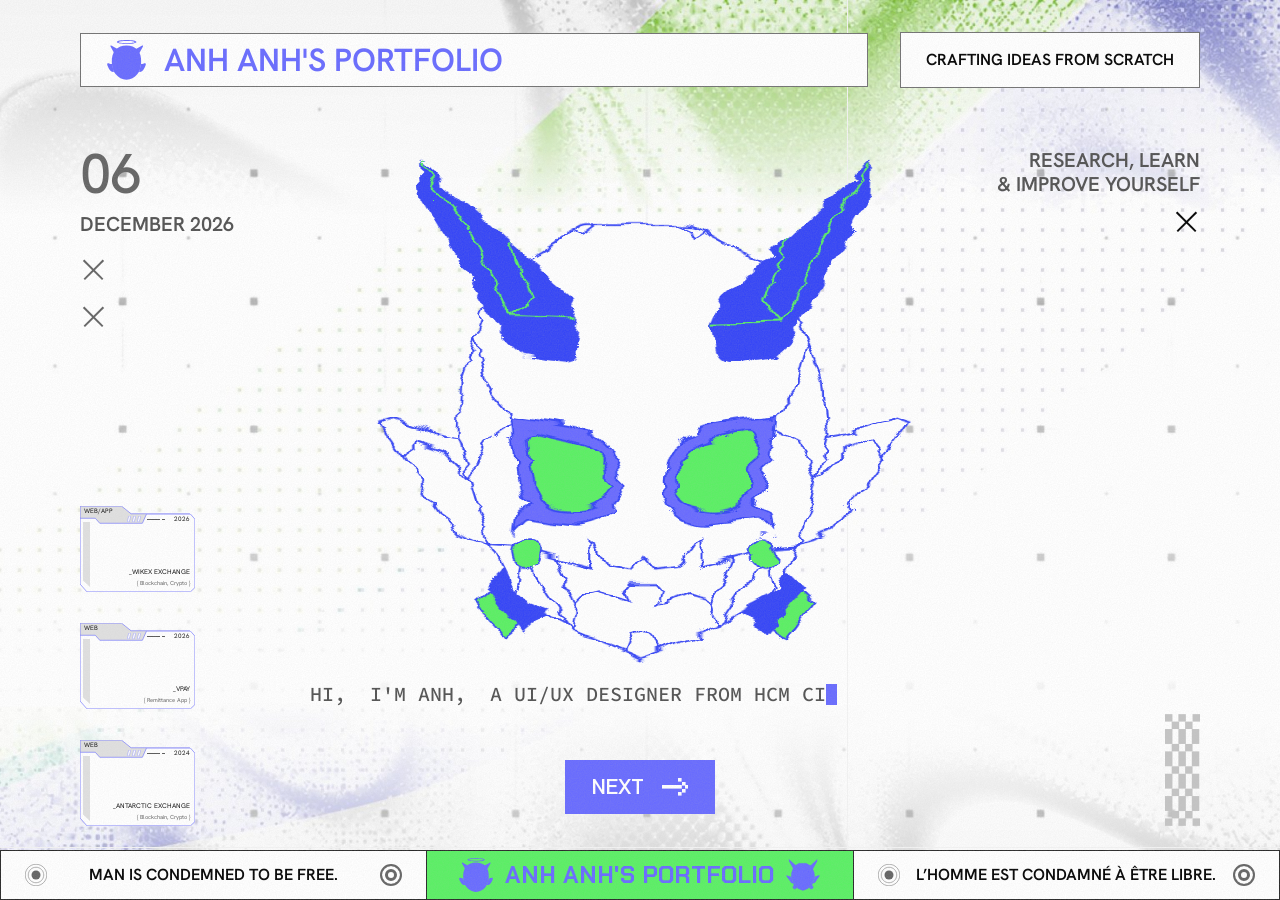
==== index.html @ cfbcd607 "Add files via upload" ====
<!doctype html><html><head><meta charset=utf8><meta name=viewport content="width=device-width,initial-scale=1"><style>:root{color-scheme:light}body{margin:0;padding:0;font:14px -apple-system,BlinkMacSystemFont,sans-serif;background:#fff;color:#000}img{max-width:100%}[hidden]:not([hidden=until-found i]){display:none!important}</style></head><body>
<!doctype html>
<html lang="en" data-theme="dark">
<head>
  <meta charset="utf-8">
  <meta name="viewport" content="width=device-width, initial-scale=1">
  <title>Anh Anh's Portfolio</title>
  <meta name="description" content="Hue Anh — UI/UX designer from Ho Chi Minh City, specializing in blockchain, crypto and fintech products.">
  <!-- link preview (Messenger, Zalo, LinkedIn, Slack…) -->
  <meta property="og:type" content="website">
  <meta property="og:url" content="https://ankank.netlify.app/">
  <meta property="og:title" content="Anh Anh's Portfolio">
  <meta property="og:description" content="Hue Anh — UI/UX designer from Ho Chi Minh City, specializing in blockchain, crypto and fintech products.">
  <meta property="og:image" content="https://ankank.netlify.app/assets/og-image.jpg">
  <meta property="og:image:width" content="1200">
  <meta property="og:image:height" content="630">
  <meta name="twitter:card" content="summary_large_image">
  <meta name="twitter:image" content="https://ankank.netlify.app/assets/og-image.jpg">
  <link rel="icon" href="assets/brand/logo.svg" type="image/svg+xml">
  <link rel="preconnect" href="https://fonts.googleapis.com">
  <link rel="preconnect" href="https://fonts.gstatic.com" crossorigin>
  <link href="https://fonts.googleapis.com/css2?family=Chakra+Petch:wght@400;600;700&family=Hanken+Grotesk:wght@400;600;700&family=Source+Code+Pro:wght@500&display=swap" rel="stylesheet">
  <link rel="stylesheet" href="css/style.css">
  <script>
    // Apply the saved theme before first paint to avoid a flash.
    try {
      var t = localStorage.getItem('theme');
      if (t === 'light' || t === 'dark') document.documentElement.dataset.theme = t;
    } catch (e) {}
  </script>
</head>
<body>
  <!-- ============ LOADING (only shows up when the page takes a while) ============ -->
  <div class="loader" id="loader" role="progressbar" aria-label="Loading" aria-valuemin="0" aria-valuemax="100" aria-valuenow="0">
    <img class="loader__bg" src="assets/intro/intro-bg.jpg" alt="" width="1920" height="1080">
    <img class="loader__head" src="assets/intro/head-loading.png" alt="" width="618" height="574">
    <div class="loader__bar"><span class="loader__fill" id="loader-fill"></span></div>
  </div>

  <!-- Water ripple used while head 2 appears -->
  <svg class="fx-defs" width="0" height="0" aria-hidden="true" focusable="false">
    <filter id="ripple" x="-10%" y="-10%" width="120%" height="120%">
      <feTurbulence id="ripple-noise" type="turbulence" baseFrequency="0.012 0.04" numOctaves="2" seed="3" result="noise"/>
      <feDisplacementMap id="ripple-map" in="SourceGraphic" in2="noise" scale="0" xChannelSelector="R" yChannelSelector="G"/>
    </filter>
    <!-- paints a graphic in one flat violet (light theme tool hover) -->
    <filter id="fx-violet" color-interpolation-filters="sRGB">
      <feFlood flood-color="#686bff"/>
      <feComposite in2="SourceAlpha" operator="in"/>
    </filter>
  </svg>

  <!-- ============ INTRO ============ -->
  <section class="intro" id="intro" aria-label="Welcome">
    <div class="intro__bg" aria-hidden="true">
      <img class="intro__bg-img" src="assets/intro/intro-bg.jpg" alt="" width="1920" height="1080">
    </div>

    <header class="intro__top">
      <button class="intro__brand" id="intro-brand" type="button" aria-label="Anh Anh's Portfolio, enter">
        <span class="head-swap" aria-hidden="true">
          <img class="head-swap__cat" src="assets/intro/logo-small.svg" alt="" width="39" height="40">
          <img class="head-swap__robot" src="assets/intro/logo-robot.svg" alt="" width="43" height="40">
        </span>
        <span>Anh Anh's Portfolio</span>
      </button>
      <button class="intro__tagline" id="intro-craft" type="button">Crafting ideas from scratch</button>
    </header>

    <!-- Side details: today's date (left) and a small note (right) -->
    <aside class="intro__side intro__side--left" aria-label="Today">
      <div class="intro__date">
        <time class="intro__day" id="intro-day">01</time>
        <span class="intro__month" id="intro-month">October 2026</span>
        <span class="intro__plus" aria-hidden="true"></span>
        <span class="intro__plus intro__plus--2" aria-hidden="true"></span>
      </div>
    </aside>
    <aside class="intro__side intro__side--right" aria-label="Motto">
      <p class="intro__motto">Research, Learn<br>&amp; Improve Yourself</p>
      <span class="intro__plus" aria-hidden="true"></span>
      <svg class="intro__decor" width="47" height="150" viewBox="0 0 47 150" aria-hidden="true">
        <g fill="#c4c4c4">
          <rect x="0" y="0" width="10" height="10"/><rect x="18" y="0" width="10" height="10"/><rect x="37" y="0" width="10" height="10"/>
          <rect x="9" y="10" width="10" height="10"/><rect x="27" y="10" width="10" height="10"/>
          <rect x="0" y="20" width="10" height="20"/><rect x="18" y="20" width="10" height="20"/><rect x="36" y="20" width="10" height="20"/>
          <rect x="9" y="40" width="10" height="10"/><rect x="27" y="40" width="10" height="10"/>
          <rect x="0" y="50" width="10" height="20"/><rect x="18" y="50" width="10" height="20"/><rect x="36" y="50" width="10" height="20"/>
          <rect x="9" y="70" width="10" height="10"/><rect x="27" y="70" width="10" height="10"/>
          <rect x="0" y="80" width="10" height="20"/><rect x="18" y="80" width="10" height="20"/><rect x="36" y="80" width="10" height="20"/>
          <rect x="9" y="100" width="10" height="10"/><rect x="27" y="100" width="10" height="10"/>
          <rect x="0" y="110" width="10" height="20"/><rect x="18" y="110" width="10" height="20"/><rect x="36" y="110" width="10" height="20"/>
          <rect x="9" y="130" width="10" height="10"/><rect x="27" y="130" width="10" height="10"/>
          <rect x="0" y="140" width="10" height="10"/><rect x="18" y="140" width="10" height="10"/><rect x="37" y="140" width="10" height="10"/>
        </g>
      </svg>
    </aside>

    <div class="intro__main">
      <div class="mascot is-booting" id="mascot" role="button" tabindex="0" aria-label="Anh's mascot. Click to switch heads">
        <img class="mascot__head mascot__head--2" src="assets/intro/head-2.png" alt="" width="618" height="574">
        <img class="mascot__head mascot__head--1" src="assets/intro/head-1.png" alt="" width="470" height="574">
        <!-- Hover lens: reveals head 1 inside a small circle that follows the cursor -->
        <!-- Magnifier: a glass that follows the cursor and shows head 1 enlarged -->
        <div class="mascot__lens" aria-hidden="true">
          <div class="mascot__zoom"><img src="assets/intro/head-1.png" alt="" width="470" height="574"></div>
        </div>
        <span class="mascot__glass" aria-hidden="true"></span>
        <!-- Pixel squares that cover head 1 before head 2 appears (filled by JS) -->
        <div class="mascot__pixels" aria-hidden="true"></div>
      </div>
      <p class="intro__hello" id="intro-hello">Hi,&nbsp; I'm Anh,&nbsp; a UI/UX designer from HCM City, Vietnam.<br>Welcome to my Home</p>
      <button class="btn-next" id="intro-next" type="button">
        Next <span class="pixel-arrow" aria-hidden="true"></span>
      </button>
    </div>

    <!-- Project folders: bottom left on wide screens, a row under Next on phones -->
    <nav class="intro__folders" aria-label="Featured projects">
      <a class="folder intro__folder" href="project.html?p=wikex" data-project="wikex" data-art="a" aria-label="Open Wikex Exchange project">
        <span class="folder__type">Web/App</span>
        <span class="folder__year">2026</span>
        <span class="folder__name">_Wikex Exchange</span>
        <span class="folder__tags">{ Blockchain, crypto }</span>
      </a>
      <a class="folder intro__folder" href="project.html?p=vpay" data-project="vpay" data-art="b" aria-label="Open VPay project">
        <span class="folder__type">Web</span>
        <span class="folder__year">2026</span>
        <span class="folder__name">_Vpay</span>
        <span class="folder__tags">{ Remittance app }</span>
      </a>
      <a class="folder intro__folder" href="project.html?p=antarctic" data-project="antarctic" data-art="b" aria-label="Open Antarctic Exchange project">
        <span class="folder__type">Web</span>
        <span class="folder__year">2024</span>
        <span class="folder__name">_Antarctic Exchange</span>
        <span class="folder__tags">{ Blockchain, crypto }</span>
      </a>
    </nav>
    <!-- Crafting ideas: a big head fills the screen for ~1.5s, then the intro comes back -->
    <div class="craft" id="craft" aria-hidden="true" hidden>
      <img class="craft__art craft__art--wide" alt="" width="1920" height="1080">
      <img class="craft__art craft__art--std" alt="" width="1440" height="1080">
      <img class="craft__head" id="craft-head" alt="" width="618" height="574">
    </div>

    <footer class="intro__bottom">
      <div class="intro__quote">
        <img src="assets/intro/quote-icon.svg" alt="" width="22" height="22">
        <span class="fx-scramble">Man is condemned to be free.</span>
        <span class="ring-icon" aria-hidden="true"></span>
      </div>
      <div class="intro__badge">
        <img src="assets/intro/logo-footer.svg" alt="" width="45" height="46">
        <span class="fx-wave">Anh Anh's Portfolio</span>
        <img src="assets/intro/mascot-mini.svg" alt="" width="46" height="43">
      </div>
      <div class="intro__quote">
        <img src="assets/intro/quote-icon.svg" alt="" width="22" height="22">
        <span class="fx-scramble">L’homme est condamné à être libre.</span>
        <span class="ring-icon" aria-hidden="true"></span>
      </div>
    </footer>
  </section>

  <!-- ============ HOME ============ -->
  <div class="home" id="home" hidden>
    <img class="home__floor" src="assets/bg/grid-floor.png" alt="" aria-hidden="true">

    <nav class="nav">
      <div class="nav__inner">
        <a class="nav__logo" href="#" id="logo-link" aria-label="Back to intro">
          <span class="head-swap" aria-hidden="true"><svg class="nav__logo-art head-swap__cat" width="44.8687" height="45.6452" viewBox="0 0 44.8687 45.6452" fill="none" xmlns="http://www.w3.org/2000/svg" aria-hidden="true" focusable="false"><g id="Layer_1" clip-path="url(#clip0_0_490)"><path id="Vector" d="M7.98714 36.2991C5.75036 36.8312 3.51976 35.2162 1.79036 31.8688C-2.74199 23.0887 3.3558 27.8995 5.59567 27.3674" fill="currentColor"/><path id="Vector_2" d="M36.8848 36.2983C39.1215 36.8304 41.3521 35.2155 43.0815 31.8681C47.6139 23.088 41.5161 27.8988 39.2762 27.3667" fill="currentColor"/><path id="Vector_3" d="M5.55273 25.8417C5.82189 30.8536 6.9573 35.5035 9.8252 38.9097C13.021 42.7088 17.4111 45.487 22.4168 45.487C27.308 45.487 31.7228 42.8387 34.7949 39.1819C37.6751 35.7571 38.9559 30.9804 39.2777 25.8417C40.113 12.5602 32.7901 6.19636 22.4168 6.19636C12.0434 6.19636 4.84736 12.7211 5.55273 25.8417Z" fill="currentColor"/><path id="Vector_4" d="M40.5736 6.27387L30.1539 12.0654C29.9002 12.2046 29.761 12.4892 29.8012 12.7738L29.9311 13.6865C30.2281 15.7655 31.905 17.3711 33.9932 17.5815L35.1874 17.7022C35.4659 17.73 35.7319 17.5908 35.868 17.3464L41.5234 7.22055C41.8668 6.6049 41.1893 5.92737 40.5736 6.27077V6.27387Z" fill="currentColor"/><path id="Vector_5" d="M4.88753 6.27354L15.3073 12.065C15.561 12.2043 15.7002 12.4889 15.66 12.7735L15.53 13.6862C15.233 15.7652 13.5562 17.3708 11.4679 17.5812L10.2738 17.7019C9.99532 17.7297 9.72925 17.5905 9.59313 17.3461L3.93775 7.22641C3.59435 6.61076 4.27188 5.93323 4.88753 6.27663V6.27354Z" fill="currentColor"/><path id="Vector_6" d="M22.578 0.107953C16.3689 0.107953 11.3354 1.1227 11.3354 2.37258C11.3354 3.62245 16.3689 4.6372 22.578 4.6372C28.7872 4.6372 33.8207 3.62245 33.8207 2.37258C33.8207 1.1227 28.7841 0.107953 22.578 0.107953ZM22.578 3.70598C17.3775 3.70598 13.1638 3.10889 13.1638 2.37258C13.1638 1.63627 17.3775 1.03917 22.578 1.03917C27.7786 1.03917 31.9923 1.63627 31.9923 2.37258C31.9923 3.10889 27.7786 3.70598 22.578 3.70598Z" fill="currentColor"/></g><defs><clipPath id="clip0_0_490"><rect width="44.8687" height="45.6452" fill="white"/></clipPath></defs></svg><img class="head-swap__robot" src="assets/intro/logo-robot.svg" alt="" width="49" height="46"></span>
        </a>
        <h1 class="nav__title">Portfolio</h1>
        <div class="nav__right">
          <button class="theme-toggle" id="theme-toggle" type="button" aria-label="Switch to light mode">
            <svg class="icon-sun" width="24" height="24" viewBox="0 0 24 24" fill="none" xmlns="http://www.w3.org/2000/svg" aria-hidden="true" focusable="false"><g id="Frame"><path id="Vector" d="M12 3V5.25M18.364 5.636L16.773 7.227M21 12H18.75M18.364 18.364L16.773 16.773M12 18.75V21M7.227 16.773L5.636 18.364M5.25 12H3M7.227 7.227L5.636 5.636M15.75 12C15.75 12.9946 15.3549 13.9484 14.6517 14.6517C13.9484 15.3549 12.9946 15.75 12 15.75C11.0054 15.75 10.0516 15.3549 9.34835 14.6517C8.64509 13.9484 8.25 12.9946 8.25 12C8.25 11.0054 8.64509 10.0516 9.34835 9.34835C10.0516 8.64509 11.0054 8.25 12 8.25C12.9946 8.25 13.9484 8.64509 14.6517 9.34835C15.3549 10.0516 15.75 11.0054 15.75 12Z" stroke-width="1.5" stroke-linecap="round" stroke-linejoin="round" stroke="currentColor"/></g></svg>
            <svg class="icon-moon" width="24" height="24" viewBox="0 0 24 24" fill="none" stroke="currentColor" stroke-width="1.5" xmlns="http://www.w3.org/2000/svg" aria-hidden="true" focusable="false"><path stroke-linecap="round" stroke-linejoin="round" d="M21.752 15.002A9.72 9.72 0 0 1 18 15.75c-5.385 0-9.75-4.365-9.75-9.75 0-1.33.266-2.597.748-3.752A9.753 9.753 0 0 0 3 11.25C3 16.635 7.365 21 12.75 21a9.753 9.753 0 0 0 9.002-5.998Z"/></svg>
          </button>
          <button class="nav__link" type="button" data-open-cv>_RESUME</button>
        </div>
        <button class="nav__menu" id="menu-toggle" type="button" aria-label="Open menu" aria-expanded="false" aria-controls="menu-panel">
          <span class="nine-dots" aria-hidden="true"></span>
        </button>
      </div>
      <div class="menu-panel" id="menu-panel" hidden>
        <button class="menu-panel__item" type="button" data-action="theme">SWITCH THEME</button>
        <button class="menu-panel__item" type="button" data-open-cv>_RESUME</button>
      </div>
    </nav>

    <main class="bento">
      <div class="col col--left">

      <!-- BIO -->
      <section class="card card--bio" aria-labelledby="bio-h">
        <h2 class="card__label" id="bio-h"><span class="hl">Bio</span></h2>
        <div class="bio__text hl-block">
          <p>Hello! I'm Hue Anh, based in Ho Chi Minh City, Vietnam. I have three years of experience in graphic design and UI/UX Designer, specializing in blockchain, crypto and fintech applications</p>
          <p>My design approach focuses on system clarity, efficient user flows, and meaningful user interactions.</p>
          <p>In my current role, I work closely with cross-functional teams to ensure aesthetics and functionality are seamlessly integrated, delivering the best overall user experience.</p>
        </div>
        <span class="corners" aria-hidden="true"></span>
      </section>

      <!-- ACTIVE QUESTS + SOFTWARE TOOLS -->
      <section class="card card--quests" aria-labelledby="quests-h">
        <span class="corners" aria-hidden="true"></span>
        <h2 class="card__label" id="quests-h">Active Quests</h2>
        <div class="folders">
          <button class="folder" type="button" data-project="wikex" data-art="a" aria-label="Open Wikex Exchange">
            <span class="folder__type">Web/App</span>
            <span class="folder__year">2026</span>
            <span class="folder__name">_Wikex exchange</span>
            <span class="folder__tags">{ Blockchain, crypto }</span>
          </button>
          <button class="folder" type="button" data-project="vpay" data-art="b" aria-label="Open VPay">
            <span class="folder__type">Web</span>
            <span class="folder__year">2026</span>
            <span class="folder__name">_Vpay</span>
            <span class="folder__tags">{ Remittance app }</span>
          </button>
          <button class="folder" type="button" data-project="antarctic" data-art="b" aria-label="Open Antarctic Exchange">
            <span class="folder__type">Web</span>
            <span class="folder__year">2024</span>
            <span class="folder__name">_Antarctic Exchange</span>
            <span class="folder__tags">{ Blockchain, crypto }</span>
          </button>
          <button class="folder" type="button" data-project="lppm" data-art="a" aria-label="Open LPPM Rental">
            <span class="folder__type">Web</span>
            <span class="folder__year">2023</span>
            <span class="folder__name">_LPpm Rental</span>
            <span class="folder__tags">{ Renting apartment }</span>
          </button>
        </div>

        <section class="card card--tools" aria-labelledby="tools-h">
          <h2 class="card__label" id="tools-h">Software Tools</h2>
          <ul class="tools">
            <li class="tool"><img class="tool__def tool__def--figma" src="assets/tools/figma.svg" alt="Figma" width="44" height="44"><img class="tool__hov" src="assets/tools/hover-1.svg" alt="" width="44" height="44"></li>
            <li class="tool"><img class="tool__def" src="assets/tools/ps.svg" alt="Photoshop" width="44" height="44"><span class="tool__hov tool-diamonds" aria-hidden="true"><i></i><i></i><i></i><i></i></span></li>
            <li class="tool"><img class="tool__def" src="assets/tools/ai.svg" alt="Illustrator" width="44" height="44"><span class="tool__hov tool-arrow" aria-hidden="true"><img src="assets/tools/hover-3-polygon.svg" alt=""><i></i><i></i><i></i></span></li>
            <li class="tool"><img class="tool__def" src="assets/tools/id.svg" alt="InDesign" width="44" height="44"><img class="tool__hov tool__hov--4" src="assets/tools/hover-4.svg" alt="" width="36" height="42"></li>
            <li class="tool"><img class="tool__def" src="assets/tools/clip.svg" alt="Clip Studio Paint" width="44" height="44"><img class="tool__hov" src="assets/tools/hover-5.svg" alt="" width="44" height="44"></li>
            <li class="tool"><img class="tool__def tool__def--capcut" src="assets/tools/capcut.svg" alt="CapCut" width="44" height="33"><img class="tool__hov tool__hov--6" src="assets/tools/hover-6.svg" alt="" width="44" height="44"></li>
          </ul>
          <span class="corners corners--grey" aria-hidden="true"></span>
        </section>
      </section>

      </div>
      <div class="col col--right">
      <div class="row-top">

      <!-- TRAINING GROUND -->
      <section class="card card--training" aria-labelledby="training-h">
        <img class="training__glitch" src="assets/hover/training-glitch.svg" alt="" aria-hidden="true">
        <h2 class="card__label" id="training-h"><span class="hl">Training Ground</span></h2>
        <ul class="list">
          <li class="list__item hl-block"><span class="list__meta">2023</span><span class="list__text">Learning UI UX Design at REBO Class</span></li>
          <li class="list__item hl-block"><span class="list__meta">2021 - 2022</span><span class="list__text">Learning Graphics Design at DPI CENTER</span></li>
          <li class="list__item hl-block"><span class="list__meta">2020 - 2021</span><span class="list__text">Learning Webtoon Basic at COMIC MEDIA ACADEMY VIETNAM</span></li>
          <li class="list__item hl-block"><span class="list__meta">2016 - 2020</span><span class="list__text">Learning Psychology Major at SAI GON University</span></li>
        </ul>
        <img class="training__ellipse" src="assets/hover/training-ellipse.svg" alt="" aria-hidden="true">
        <span class="corners corners--violet" aria-hidden="true"></span>
      </section>

      <!-- SEND AN INVITE -->
      <section class="card card--invite" aria-labelledby="invite-h">
        <span class="corners corners--green" aria-hidden="true"></span>
        <img class="invite__pattern" src="assets/icons/invite-pattern.svg" alt="" aria-hidden="true">
        <img class="invite__pattern-hover" src="assets/hover/invite-pattern.svg" alt="" aria-hidden="true">
        <h2 class="card__label" id="invite-h"><span class="hl">Send an Invite</span></h2>
        <ul class="list list--contact">
          <li class="list__item hl-block"><span class="list__meta">LinkedIn</span><a class="list__text" href="https://www.linkedin.com/in/anh-hue-3baa8a1aa/" target="_blank" rel="noopener">Anh Hue</a></li>
          <li class="list__item hl-block"><span class="list__meta">Phone number</span><a class="list__text" href="tel:+84836337924" data-tip="phone" data-copy="0836337924">(+84) 83 6337 924</a></li>
          <li class="list__item hl-block"><span class="list__meta">Email</span><a class="list__text" href="mailto:vunguyenhueanh.gl@gmail.com" data-tip="mail" data-copy="vunguyenhueanh.gl@gmail.com">vunguyenhueanh.gl@gmail.com</a></li>
        </ul>
        <!-- Compact contact row used at tablet/mobile widths -->
        <ul class="contact-icons">
          <li><a class="contact-icon contact-icon--ring" href="https://www.linkedin.com/in/anh-hue-3baa8a1aa/" target="_blank" rel="noopener" aria-label="LinkedIn: Anh Hue" data-tip="linkedin"><svg class="contact-icon__art" width="36" height="36" viewBox="0 0 36 36" fill="none" xmlns="http://www.w3.org/2000/svg" aria-hidden="true" focusable="false"><g id="LinkedinLogo" clip-path="url(#clip0_0_65)"><g id="Vector"></g><g id="icons8-linkedin 1"><path id="Vector_2" d="M12.8268 10.1661C11.801 10.1661 10.9688 10.9969 10.9688 12.0228C10.9688 13.0487 11.8003 13.8987 12.8254 13.8987C13.8506 13.8987 14.6835 13.0487 14.6835 12.0228C14.6835 10.9976 13.8527 10.1661 12.8268 10.1661ZM21.8919 15.088C20.3317 15.088 19.4389 15.9039 19.0107 16.7153H18.9654V15.3063H15.8906V25.6349H19.0945V20.5221C19.0945 19.1749 19.1962 17.873 20.8633 17.873C22.5065 17.873 22.5305 19.4091 22.5305 20.6072V25.6349H25.7303H25.7344V19.9618C25.7344 17.1859 25.1375 15.088 21.8919 15.088ZM11.2242 15.3063V25.6349H14.4308V15.3063H11.2242Z" fill="currentColor"/></g></g><defs><clipPath id="clip0_0_65"><rect width="36" height="36" fill="white"/></clipPath></defs></svg></a></li>
          <li><span class="contact-icon" role="img" aria-label="Behance: Vũ Anh" tabindex="0" data-tip="behance"><svg class="contact-icon__art" width="40" height="40" viewBox="0 0 40 40" fill="none" xmlns="http://www.w3.org/2000/svg" aria-hidden="true" focusable="false"><g id="ico nmail"><path id="Vector" d="M20 0C8.97287 0 0 8.97094 0 20C0 31.0291 8.97287 40 20 40C31.0271 40 40 31.0291 40 20C40 8.97094 31.0271 0 20 0ZM20 38.6678C9.70752 38.6678 1.33458 30.2931 1.33458 20C1.33458 9.70687 9.70752 1.33217 20 1.33217C30.2925 1.33217 38.6654 9.70687 38.6654 20C38.6654 30.2931 30.2925 38.6678 20 38.6678Z" fill="currentColor"/><g id="behance 1" clip-path="url(#clip0_0_87)"><path id="Vector_2" d="M18.1729 19.3645C18.1729 19.3645 19.966 19.2314 19.966 17.1287C19.966 15.0259 18.499 13.9996 16.6408 13.9996H10.526V25.7506H16.6408C16.6408 25.7506 20.3736 25.8685 20.3736 22.2822C20.3736 22.2823 20.5364 19.3645 18.1729 19.3645ZM16.2006 16.0882H16.6408C16.6408 16.0882 17.472 16.0882 17.472 17.3109C17.472 18.5334 16.9831 18.7106 16.4287 18.7106H13.2202V16.0882H16.2006ZM16.468 23.6621H13.2202V20.5218H16.6408C16.6408 20.5218 17.8796 20.5055 17.8796 22.1356C17.8796 23.51 16.9543 23.6517 16.468 23.6621ZM25.352 16.9894C20.833 16.9894 20.837 21.5045 20.837 21.5045C20.837 21.5045 20.527 25.9964 25.352 25.9964C25.352 25.9964 29.3729 26.2261 29.3729 22.8716H27.305C27.305 22.8716 27.374 24.1349 25.421 24.1349C25.421 24.1349 23.3528 24.2735 23.3528 22.0905H29.4419C29.4419 22.0904 30.1081 16.9894 25.352 16.9894ZM23.3301 20.5218C23.3301 20.5218 23.5826 18.7106 25.398 18.7106C27.213 18.7106 27.1903 20.5218 27.1903 20.5218H23.3301ZM27.672 16.139H22.8238V14.6919H27.672V16.139Z" fill="currentColor"/></g></g><defs><clipPath id="clip0_0_87"><rect width="18.9514" height="12" fill="white" transform="translate(10.5243 13.9997)"/></clipPath></defs></svg></span></li>
          <li><a class="contact-icon" href="tel:+84836337924" aria-label="Phone (+84) 83 6337 924, click to copy" data-tip="phone" data-copy="0836337924"><svg class="contact-icon__art" width="40" height="40" viewBox="0 0 40 40" fill="none" xmlns="http://www.w3.org/2000/svg" aria-hidden="true" focusable="false"><g id="Group 1000001685"><path id="Vector" d="M20 0C8.97287 0 0 8.97094 0 20C0 31.0291 8.97287 40 20 40C31.0271 40 40 31.0291 40 20C40 8.97094 31.0271 0 20 0ZM20 38.6678C9.70752 38.6678 1.33458 30.2931 1.33458 20C1.33458 9.70687 9.70752 1.33217 20 1.33217C30.2925 1.33217 38.6654 9.70687 38.6654 20C38.6654 30.2931 30.2925 38.6678 20 38.6678Z" fill="currentColor"/><path id="Vector_2" d="M12.0527 15.2864C12.0527 14.7181 12.2785 14.173 12.6803 13.7712C13.0822 13.3693 13.6272 13.1436 14.1956 13.1436H15.1756C15.7898 13.1436 16.3256 13.5621 16.4748 14.1578L17.2641 17.3171C17.3281 17.5728 17.3152 17.8417 17.227 18.0901C17.1388 18.3385 16.9793 18.5554 16.7684 18.7136L15.8448 19.4064C15.7484 19.4786 15.7277 19.5843 15.7548 19.6578C16.158 20.7542 16.7946 21.7498 17.6205 22.5757C18.4465 23.4017 19.4421 24.0383 20.5384 24.4414C20.612 24.4686 20.717 24.4478 20.7898 24.3514L21.4827 23.4278C21.6409 23.217 21.8577 23.0574 22.1061 22.9693C22.3545 22.8811 22.6234 22.8682 22.8791 22.9321L26.0384 23.7214C26.6341 23.8707 27.0527 24.4064 27.0527 25.0214V26.0007C27.0527 26.569 26.8269 27.1141 26.4251 27.5159C26.0232 27.9178 25.4782 28.1436 24.9098 28.1436H23.3027C17.0898 28.1436 12.0527 23.1064 12.0527 16.8936V15.2864Z" fill-rule="evenodd" clip-rule="evenodd" fill="currentColor"/><path id="Vector_3" d="M22.7034 12.4878C22.7357 12.3694 22.8134 12.2685 22.9195 12.2069C23.0256 12.1452 23.1517 12.1277 23.2706 12.1582C24.3877 12.4585 25.4062 13.0471 26.2241 13.8651C27.0421 14.6831 27.6306 15.7017 27.9309 16.8189C27.947 16.8778 27.9513 16.9393 27.9434 16.9999C27.9356 17.0604 27.9157 17.1188 27.885 17.1716C27.8543 17.2244 27.8134 17.2706 27.7647 17.3074C27.716 17.3443 27.6605 17.371 27.6013 17.3861L27.4863 17.4015C27.3845 17.4013 27.2856 17.3674 27.2051 17.3049C27.1247 17.2425 27.0672 17.1551 27.0418 17.0565C26.7818 16.0964 26.275 15.221 25.5716 14.5177C24.8683 13.8143 23.993 13.3074 23.033 13.0474C22.9162 13.015 22.8167 12.9386 22.7552 12.8342C22.6937 12.7298 22.6751 12.6056 22.7034 12.4878ZM22.3968 15.4161C22.9413 15.5652 23.4375 15.8535 23.8367 16.2527C24.2359 16.6519 24.5242 17.1482 24.6733 17.6928C24.6987 17.7914 24.7562 17.8787 24.8367 17.9412C24.9171 18.0036 25.016 18.0376 25.1178 18.0377L25.2328 18.0224C25.3501 17.9883 25.4498 17.9104 25.5112 17.8048C25.5726 17.6991 25.5909 17.5739 25.5624 17.4551C25.373 16.7536 25.003 16.114 24.4892 15.6002C23.9754 15.0864 23.3359 14.7163 22.6344 14.5269C22.5156 14.4984 22.3904 14.5167 22.2848 14.5781C22.1792 14.6395 22.1012 14.7392 22.0672 14.8565C22.0369 14.9744 22.0546 15.0995 22.1163 15.2044C22.1781 15.3093 22.279 15.3854 22.3968 15.4161Z" fill="currentColor"/></g></svg></a></li>
          <li><a class="contact-icon" href="mailto:vunguyenhueanh.gl@gmail.com" aria-label="Email vunguyenhueanh.gl@gmail.com, click to copy" data-tip="mail" data-copy="vunguyenhueanh.gl@gmail.com"><svg class="contact-icon__art" width="40" height="40" viewBox="0 0 40 40" fill="currentColor" xmlns="http://www.w3.org/2000/svg" aria-hidden="true" focusable="false"><path d="M20 0C8.97287 0 0 8.97094 0 20C0 31.0291 8.97287 40 20 40C31.0271 40 40 31.0291 40 20C40 8.97094 31.0271 0 20 0ZM20 38.6678C9.70752 38.6678 1.33458 30.2931 1.33458 20C1.33458 9.70687 9.70752 1.33217 20 1.33217C30.2925 1.33217 38.6654 9.70687 38.6654 20C38.6654 30.2931 30.2925 38.6678 20 38.6678Z"/><path d="M10.4531 17.3086V25.5311C10.4531 26.2936 10.756 27.0249 11.2952 27.564C11.8344 28.1032 12.5656 28.4061 13.3281 28.4061H27.7031C28.4656 28.4061 29.1969 28.1032 29.7361 27.564C30.2752 27.0249 30.5781 26.2936 30.5781 25.5311V17.3086L22.0221 22.5727C21.5691 22.8515 21.0476 22.999 20.5156 22.999C19.9837 22.999 19.4622 22.8515 19.0091 22.5727L10.4531 17.3086Z"/><path d="M30.5781 15.6202V15.4688C30.5781 14.7063 30.2752 13.975 29.7361 13.4358C29.1969 12.8967 28.4656 12.5938 27.7031 12.5938H13.3281C12.5656 12.5938 11.8344 12.8967 11.2952 13.4358C10.756 13.975 10.4531 14.7063 10.4531 15.4688V15.6202L19.7624 21.3491C19.9889 21.4885 20.2497 21.5622 20.5156 21.5622C20.7816 21.5622 21.0423 21.4885 21.2689 21.3491L30.5781 15.6202Z"/></svg></a></li>
        </ul>
      </section>

      </div>

      <!-- EXPERIENCE -->
      <section class="card card--exp" aria-labelledby="exp-h">
        <span class="corners" aria-hidden="true"></span>
        <h2 class="card__label" id="exp-h">Experience working under capitalism</h2>
        <ol class="timeline">
          <li class="job" data-job="orbit" tabindex="0" aria-describedby="job-tip"><div class="job__title"><span>Orbit Technology</span><i class="dash"></i><span><span class="d-long">April 2025 - April 2026</span><span class="d-short">04/2025 - 04/2026</span></span></div><div class="job__role">UI UX Designer / Graphic Design</div></li>
          <li class="job" data-job="whammy" tabindex="0" aria-describedby="job-tip"><div class="job__title"><span>Whammy Tech</span><i class="dash"></i><span><span class="d-long">December 2023 - December 2024</span><span class="d-short">12/2023 - 12/2024</span></span></div><div class="job__role">UI UX Designer / Graphic Design</div></li>
          <li class="job" data-job="rebo" tabindex="0" aria-describedby="job-tip"><div class="job__title"><span>REBO</span><i class="dash"></i><span><span class="d-long">March 2023 - September 2023</span><span class="d-short">03/2023 - 09/2023</span></span></div><div class="job__role">UI UX Designer / Graphic Designer</div></li>
          <li class="job" data-job="s6k" tabindex="0" aria-describedby="job-tip"><div class="job__title"><span>s6k Foundation</span><i class="dash"></i><span><span class="d-long">March 2022 - February 2023</span><span class="d-short">03/2022 - 02/2023</span></span></div><div class="job__role">Graphics Designer</div></li>
        </ol>
      </section>

      </div>

      <!-- PLAYGROUND -->
      <a class="card card--play" href="#" data-open-play aria-labelledby="play-h">
        <span class="corners" aria-hidden="true"></span>
        <span class="card__label">Personal Project</span>
        <span class="play__row">
          <span class="play__title" id="play-h">Playground</span>
          <span class="pixel-arrow pixel-arrow--lg" aria-hidden="true"></span>
        </span>
      </a>
    </main>
  </div>

  <!-- Experience tooltip (filled by JS on hover) -->
  <div class="job-tip" id="job-tip" role="tooltip" hidden></div>

  <!-- ============ PROJECT POPUP ============ -->
  <dialog class="popup" id="popup" aria-label="Project preview">
    <button class="popup__close" type="button" aria-label="Close">&times;</button>
    <div class="popup__body"></div>
  </dialog>

  <!-- ============ PLAYGROUND POPUP (Swiss grid poster style) ============ -->
  <dialog class="play" id="play" aria-labelledby="play-title">
    <div class="play__sheet">
      <header class="play__top">
        <div class="play__cell play__cell--rule">
          <span class="play__k">Personal<br>project</span>
        </div>
        <div class="play__cell play__cell--rule play__cell--end">
          <span class="play__code">72<sup>%</sup></span>
          <button class="play__close" type="button" aria-label="Close">&times;</button>
        </div>
      </header>

      <div class="play__hero">
        <h2 class="play__title" id="play-title">In Pro&shy;gress<sup>&beta;</sup></h2>
        <span class="play__stripes" aria-hidden="true"></span>
        <p class="play__lead">A small lab for creativity, daydreams and ambitious ideas that do not fit in client work yet.</p>
      </div>

      <div class="play__grid">
        <section class="play__block">
          <h3 class="play__k">Experiments</h3>
          <ol class="play__list">
            <li><b>01</b><span>AI&rsquo;s Work</span><em>generated visuals, prompt studies, AI-assisted flows</em></li>
            <li><b>02</b><span>Blender studies</span><em>3D modelling, lighting and short renders</em></li>
            <li><b>03</b><span>Type posters</span><em>Swiss grid, numbers, rules</em></li>
            <li><b>04</b><span>Webtoon sketches</span><em>short strips, hand-drawn</em></li>
          </ol>
        </section>
        <section class="play__block play__block--dark">
          <span class="play__k">Files</span>
          <span class="play__big">24</span>
          <span class="play__k">Experiments</span>
          <span class="play__big">08</span>
        </section>
        <section class="play__block">
          <span class="play__k">Tools</span>
          <p class="play__v">Figma<br>Clip Studio Paint<br>Photoshop<br>CapCut</p>
          <span class="play__k">Started</span>
          <p class="play__v">2026</p>
        </section>
        <section class="play__block play__block--accent">
          <span class="play__k">Next drop</span>
          <span class="play__big">Soon</span>
          <span class="play__v">New experiments every month.</span>
        </section>
      </div>

      <footer class="play__foot">
        <span>Anh Anh's Portfolio</span>
        <span>Ho Chi Minh City &mdash; 10.82&deg; N 106.63&deg; E</span>
        <span>&copy; 2026</span>
      </footer>
    </div>
  </dialog>

  <!-- ============ RESUME POPUP ============ -->
  <dialog class="cv" id="cv" aria-labelledby="cv-title">
    <header class="cv__header">
      <h2 class="cv__title" id="cv-title">Resume</h2>
      <div class="cv__actions">
        <a class="cv__btn cv__portfolio" href="https://www.figma.com/proto/5Z1XfUGiPEzMMhLM8Nl6oK/VUNGUYENHUEANH-Porfolio-UIUX-2025?node-id=3068-3416&amp;scaling=min-zoom&amp;content-scaling=fixed&amp;page-id=3068%3A3415" target="_blank" rel="noopener">View my portfolio</a>
        <a class="cv__btn cv__download" href="assets/cv/VuNguyenHueAnh-CV.pdf" download="VuNguyenHueAnh-CV.pdf" aria-label="Download resume (PDF)">
          <svg width="20" height="20" viewBox="0 0 24 24" fill="none" stroke="currentColor" stroke-width="1.5" xmlns="http://www.w3.org/2000/svg" aria-hidden="true" focusable="false"><path stroke-linecap="round" stroke-linejoin="round" d="M3 16.5v2.25A2.25 2.25 0 0 0 5.25 21h13.5A2.25 2.25 0 0 0 21 18.75V16.5M16.5 12 12 16.5m0 0L7.5 12m4.5 4.5V3"/></svg>
        </a>
        <button class="cv__close" type="button" aria-label="Close resume">&times;</button>
      </div>
    </header>
    <div class="cv__body">
      <img src="assets/cv/VuNguyenHueAnh-CV.png" alt="Resume of Vu Nguyen Hue Anh, UI UX Designer" width="1440" height="3112" loading="lazy">
    </div>
  </dialog>

  <template id="popup-tpl">
    <figure class="popup__art">
      <img alt="">
      <a class="popup__cta" href="#">View more</a>
    </figure>
  </template>

  <script src="js/main.js"></script>
</body>
</html>

</body></html>
---- css/style.css ----
/* ==========================================================================
   Anh Anh's Portfolio
   Tokens follow the Figma variables (BUTTERFLY.Exchange DS for dark,
   Kana DS for light).
   ========================================================================== */

:root {
  /* brand */
  --br-01: #5af064;            /* green */
  --br-02: #22d1ca;            /* teal */
  --br-03: #686bff;            /* violet */
  --aux: #3444f7;              /* auxiliary blue */
  --aux-special: #5e81ff;
  --wikex: #f9bb3a;

  /* spacing */
  --sp-1: 8px;
  --sp-1-5: 12px;
  --sp-4: 24px;

  /* type */
  --f-display: "Chakra Petch", system-ui, sans-serif;
  --f-body: "Hanken Grotesk", system-ui, sans-serif;
  --f-mono: "Source Code Pro", ui-monospace, monospace;

  --page-max: 1639px;
  --gutter: 120px;
}

/* ---- Dark (default) ---- */
:root,
:root[data-theme="dark"] {
  color-scheme: dark;
  --bg: #030303;
  --card: #030303;
  --card-01: #141414;
  --card-02: #202020;
  --card-03: #2c2c2c;
  --line: #282828;
  --line-01: #727272;
  --text-01: #ffffff;
  --text-03: #c0c0c0;
  --text-04: #9ca09c;
  --icon-02: #c4c4c4;
  --label: var(--text-03);
  --art-filter: none;          /* dark-drawn SVG art is used as-is */
  --floor-opacity: 1;
}

/* ---- Light (colours from Kana Design System) ---- */
:root[data-theme="light"] {
  color-scheme: light;
  --bg: #ffffff;
  --card: #f4f4f4;
  --card-01: #e9e9e9;
  --card-02: #dcdcdc;
  --card-03: #cfcfcf;
  --line: #dcdcdc;
  --line-01: #b1b1b1;
  --text-01: #141414;
  --text-03: #909090;
  --text-04: #6f736f;          /* Kana #9ca09c is too faint on #f4f4f4; darkened for AA */
  --icon-02: #646464;
  --label: #646464;            /* nc-12 */
  /* The folder / icon art in Figma only exists for the dark theme.
     Inverting it gives the light-grey look of the Kana mock until
     dedicated light assets are exported. */
  --art-filter: invert(1) hue-rotate(180deg);
  --floor-opacity: 0;
}

*,
*::before,
*::after { box-sizing: border-box; }

[hidden] { display: none !important; }

html { -webkit-text-size-adjust: 100%; }

body {
  margin: 0;
  background: var(--bg);
  color: var(--text-01);
  font: 400 16px/24px var(--f-body);
  -webkit-font-smoothing: antialiased;
  overflow-x: hidden;
}

img { display: block; max-width: none; }
a { color: inherit; text-decoration: none; }
button { font: inherit; color: inherit; background: none; border: 0; padding: 0; cursor: pointer; }
ul, ol { list-style: none; margin: 0; padding: 0; }
h1, h2, p { margin: 0; font-weight: inherit; }

:focus-visible { outline: 2px solid var(--br-03); outline-offset: 2px; }

/* Pixel arrow (built from 6px squares in Figma) */
.pixel-arrow {
  --px: 4.8px;
  position: relative;
  display: inline-block;
  width: calc(var(--px) * 7.333);
  height: calc(var(--px) * 5);
  flex: none;
  background:
    linear-gradient(currentColor 0 0) 0 calc(var(--px) * 2) / calc(var(--px) * 5.5) var(--px),
    linear-gradient(currentColor 0 0) calc(var(--px) * 6.333) calc(var(--px) * 2) / var(--px) var(--px),
    linear-gradient(currentColor 0 0) calc(var(--px) * 5.5) var(--px) / var(--px) var(--px),
    linear-gradient(currentColor 0 0) calc(var(--px) * 4.5) 0 / var(--px) var(--px),
    linear-gradient(currentColor 0 0) calc(var(--px) * 5.5) calc(var(--px) * 3) / var(--px) var(--px),
    linear-gradient(currentColor 0 0) calc(var(--px) * 4.5) calc(var(--px) * 4) / var(--px) var(--px);
  background-repeat: no-repeat;
}
.pixel-arrow--lg { --px: 6px; color: #d9d9d9; }

/* ==========================================================================
   INTRO
   ========================================================================== */
.intro {
  position: relative;
  min-height: 100vh;
  min-height: 100svh;
  display: flex;
  flex-direction: column;
  background: #f4f4f4;
  color: #030303;
  overflow: hidden;
  isolation: isolate;
}
.intro.is-leaving { animation: intro-out .6s ease forwards; }
@keyframes intro-out { to { opacity: 0; transform: scale(1.03); } }

.intro__bg { position: absolute; inset: 0; z-index: -1; pointer-events: none; }
.intro__bg-img {
  position: absolute;
  inset: 0;
  width: 100%; height: 100%;
  object-fit: cover;
  transform-origin: 50% 50%;
  will-change: transform;
  /* Slow, gentle drift of the background */
  animation: liquid-drift 24s ease-in-out infinite alternate;
}
@keyframes liquid-drift {
  0%   { transform: scale(1.02) translate(0, 0); }
  50%  { transform: scale(1.06) translate(-1%, .8%); }
  100% { transform: scale(1.04) translate(1%, -.6%); }
}

.intro__top {
  display: flex;
  gap: 32px;
  align-items: center;
  padding: 32px var(--gutter);
}
.intro__brand,
.intro__tagline {
  background: #fff;
  border: 1px solid var(--line-01, #727272);
  display: flex;
  align-items: center;
}
.intro__brand {
  flex: 1;
  text-align: left;
  transition: background .2s;
  gap: 16px;
  padding: 6px 24px;
  font: 600 32px/24px var(--f-body);
  color: var(--br-03);
  text-transform: uppercase;
}
.intro__tagline {
  padding: 15px 25px;
  font: 600 16px/24px var(--f-body);
  text-transform: uppercase;
  white-space: nowrap;
}

/* ---- Side details (desktop only) ---- */
.intro__side {
  position: absolute;
  top: 148px;              /* below the top bar */
  bottom: 74px;            /* above the footer */
  display: flex;
  flex-direction: column;
  pointer-events: none;
}
.intro__side--left { left: var(--gutter); justify-content: space-between; }
.intro__side--right { right: var(--gutter); align-items: flex-end; gap: 12px; text-align: right; }
/* margin-top lines the top of the day up with the top of the motto */
.intro__date { display: flex; flex-direction: column; gap: 20px; margin-top: 8px; color: #646464; text-transform: uppercase; }
.intro__day { font: 500 56px/36px var(--f-body); }
.intro__month { font: 600 20px/24px var(--f-body); color: #525252; }
.intro__plus {
  position: relative;
  width: 27px; height: 27px;
  transform: rotate(45deg);           /* reads as an x */
  animation: plus-blink 1.2s steps(1) infinite;
}
.intro__plus::before,
.intro__plus::after { content: ""; position: absolute; background: currentColor; }
.intro__plus::before { left: 0; right: 0; top: 50%; height: 2px; margin-top: -1px; }
.intro__plus::after { top: 0; bottom: 0; left: 50%; width: 2px; margin-left: -1px; }
@keyframes plus-blink { 0% { color: var(--br-03); } 50% { color: #c4c4c4; } }
.intro__decor { display: block; margin-top: auto; width: 35px; height: 112px; }
.intro__plus--2 { animation-delay: .6s; }
.intro__motto { font: 600 20px/24px var(--f-body); color: #525252; text-transform: uppercase; }

/* Project folders: light artwork on the light intro, in both themes */
.intro__folders {
  position: absolute;
  left: var(--gutter);
  bottom: 74px;
  z-index: 1;
  display: flex;
  flex-direction: column;
  gap: clamp(8px, 3.5vh, 48px);
  /* shrink with the height left under the date so short windows still fit all three */
  width: clamp(64px, min(9vw, (100svh - 430px) / 2.55), 170px);
}
.folder.intro__folder { display: block; color: #141414; }
.folder.intro__folder .folder__art { filter: none; }
.folder.intro__folder .folder__tags { color: #646464; }
.folder.intro__folder .art-bar { background: #595959; }

/* Tablet: the side details stay, smaller (Figma 810 frame) */
@media (max-width: 1100px) {
  .intro__side { top: 164px; bottom: 76px; }
  .intro__side--left { left: 32px; }
  .intro__side--right { right: 32px; gap: 20px; }
  .intro__date { gap: 16px; }
  .intro__month { font-size: 14px; line-height: 20px; }
  .intro__motto { width: 150px; font-size: 14px; line-height: 20px; }
  .intro__plus { width: 14px; height: 14px; }
  .intro__folders { left: 32px; bottom: 76px; width: clamp(64px, (100svh - 430px) / 2.55, 160px); }
}
/* Phone: no side details; the folders sit in a row under the Next button */
@media (max-width: 640px) {
  .intro__side { display: none; }
  .intro__folders {
    position: static;
    flex-direction: row;
    justify-content: space-between;
    gap: 12px;
    width: auto;
    max-width: 343px;
    margin: 0 16px 24px;
    align-self: stretch;
  }
  .intro__folder { flex: 1 1 0; max-width: 120px; }
}
@media (min-width: 380px) and (max-width: 640px) { .intro__folders { margin-left: auto; margin-right: auto; width: calc(100% - 32px); } }

.intro__main {
  flex: 1;
  display: flex;
  flex-direction: column;
  align-items: center;
  justify-content: center;
  gap: var(--sp-4);
  padding: 24px 100px;
}
/* ---- Mascot: head 2 by default. On load head 1 spins in 3D and morphs
        into head 2; on hover a magnifying glass shows head 1 enlarged ---- */
.mascot {
  --mx: 50%;
  --my: 50%;
  --r: 0px;
  --zoom: 1.4;
  position: relative;
  /* fit the height left after top bar, footer, 100px padding, text and button */
  width: max(260px, min(920px, 78vw, (100svh - 500px) * 1.345));
  aspect-ratio: 617.6 / 574;
  cursor: none;
  touch-action: none;          /* a finger can hold and drag the lens across the head */
  perspective: 1400px;
}
.mascot__head,
.mascot__zoom img { position: absolute; top: 0; height: 100%; width: auto; }
.mascot__head--2 { left: 0; width: 100%; }
.mascot__head--1,
.mascot__zoom img { left: 11.95%; width: 76.1%; }   /* 470 / 617.6, centred */
.mascot__head--1 { opacity: 0; pointer-events: none; }
.mascot__head { transition: none; }
/* After a click the resting head is head 1 */
.mascot.is-flipped .mascot__head--1 { opacity: 1; }
.mascot.is-flipped .mascot__head--2 { opacity: 0; }
/* Rest: the mascot floats gently */
.mascot:not(.is-booting) { animation: mascot-float 4.2s ease-in-out infinite; }
@keyframes mascot-float { 0%, 100% { transform: translateY(0); } 50% { transform: translateY(-12px); } }
/* Head 1 artwork is drawn smaller than head 2; scale it up to match */
.mascot__head--1,
.mascot__zoom img { scale: 1.12; }
.mascot__zoom img.is-h2 { left: 0; width: 100%; scale: 1; }   /* head 2 in the lens after a switch */

.mascot__lens {
  position: absolute;
  inset: 0;
  pointer-events: none;
  -webkit-mask: radial-gradient(circle var(--r) at var(--mx) var(--my), #000 calc(100% - 1px), transparent 100%);
          mask: radial-gradient(circle var(--r) at var(--mx) var(--my), #000 calc(100% - 1px), transparent 100%);
  transition: --r .3s ease;
}
/* Head 1, enlarged around the cursor point */
.mascot__zoom {
  position: absolute;
  inset: 0;
  transform-origin: var(--mx) var(--my);
  transform: scale(var(--zoom));
}
/* Paper disc behind head 1 so the robot does not show through the glass */
.mascot__zoom::before { content: ""; position: absolute; inset: -40%; background: #fff; }
/* Soft shadow under the enlarged area */
.mascot__glass {
  position: absolute;
  left: var(--mx);
  top: var(--my);
  width: calc(var(--r) * 2);
  height: calc(var(--r) * 2);
  transform: translate(-50%, -50%);
  border-radius: 50%;
  pointer-events: none;
  box-shadow: 0 10px 26px rgba(52, 68, 247, .16);
  opacity: 0;
  transition: opacity .25s, --r .3s ease;
}
.mascot.is-peeking { --r: 76px; }
.mascot.is-peeking .mascot__glass { opacity: 1; }
@media (max-width: 640px) { .mascot.is-peeking { --r: 52px; } }

/* Boot: head 1 shows, pixel squares climb up and cover it, then head 2
   appears underneath with a light water ripple (timing lives in main.js) */
.mascot.is-booting .is-from { opacity: 1; animation: head1-bob 1.2s ease-in-out infinite; }
.mascot.is-booting .is-to { opacity: 0; }
.mascot.is-booting.is-swapped .is-from { opacity: 0; animation: none; }
.mascot.is-booting.is-swapped .is-to { opacity: 1; }
.mascot:focus-visible { outline: 2px dashed var(--br-03); outline-offset: 8px; }
@keyframes head1-bob { 50% { transform: translateY(-6px); } }
.mascot__pixels { position: absolute; inset: -16% -24% -4%; pointer-events: none; }
.mascot__pixels i { position: absolute; display: block; opacity: 0; }
.fx-defs { position: absolute; width: 0; height: 0; overflow: hidden; }

@property --r { syntax: "<length>"; inherits: true; initial-value: 0px; }
.intro__hello {
  max-width: 1062px;
  font: 500 20px/28px var(--f-mono);
  color: #525252;   /* nc-10 */
  text-align: center;
  text-transform: uppercase;
}
.btn-next {
  display: inline-flex;
  align-items: center;
  justify-content: center;
  gap: 18px;
  width: 150px;
  padding: 9px 12px;
  background: var(--br-03);
  color: #fff;
  font: 600 21px/36px var(--f-display);
  text-transform: uppercase;
  transition: background .2s, color .2s, transform .2s;
}
.btn-next:hover,
.intro__brand:hover { background: var(--br-01); color: var(--br-03); }
.intro__tagline { cursor: pointer; color: inherit; transition: background .2s, color .2s; }
.intro__tagline:hover { background: var(--br-03); color: #fff; border-color: var(--br-03); }
.btn-next:hover .pixel-arrow { transform: translateX(4px); }
.btn-next .pixel-arrow { --px: 3.6px; transition: transform .2s; }

.intro__bottom { display: flex; align-items: stretch; height: 50px; }
.intro__quote,
.intro__badge {
  flex: 1 1 0;
  display: flex;
  align-items: center;
  gap: 16px;
  padding: 6px 24px;
  border: 1px solid var(--line, #282828);
  min-width: 0;
}
/* neighbouring cells share one 1px line instead of two */
.intro__bottom > * + * { border-left: 0; }
.intro__quote { background: #fff; }
.intro__quote span:not(.ring-icon) {
  flex: 1;
  text-align: center;
  font: 600 16px/24px var(--f-body);
  text-transform: uppercase;
}
.intro__badge {
  justify-content: center;
  gap: 12px;
  background: var(--br-01);
  font: 700 24px/30px var(--f-display);
  color: var(--br-03);
  text-transform: uppercase;
  white-space: nowrap;
}
.intro__badge img { width: 34px; height: auto; }   /* 0.75x of the 45/46px artwork */
/* Badge text: letters ripple up one after another */
.fx-wave .ch { display: inline-block; white-space: pre; animation: wave 3.2s ease-in-out infinite; animation-delay: calc(var(--i) * 60ms); }
@keyframes wave { 0%, 30%, 100% { transform: none; color: inherit; } 12% { transform: translateY(-5px); color: #3444f7; } }
/* Quotes: decoded letter by letter (JS) */
.fx-scramble .sc { color: var(--br-03); }
.ring-icon {
  width: 22px; height: 22px; flex: none;
  border-radius: 50%;
  border: 2px solid #646464;
  box-shadow: inset 0 0 0 3px #fff, inset 0 0 0 6px #646464;
}

/* ==========================================================================
   HOME
   ========================================================================== */
.home {
  position: relative;
  min-height: 100vh;
  padding-bottom: 120px;
  overflow: hidden;
}
.home.is-entering { animation: home-in .6s ease both; }
@keyframes home-in { from { opacity: 0; transform: translateY(12px); } }

.home__floor {
  position: absolute;
  left: 50%;
  bottom: 0;
  width: min(1688.6px, 100%);
  height: auto;
  transform: translateX(-50%);
  pointer-events: none;
  opacity: var(--floor-opacity);
  z-index: 0;
}

/* ---- Nav ---- */
.nav {
  position: relative;
  z-index: 5;
  height: 80px;
  padding: 0 var(--gutter);
  display: flex;
  flex-direction: column;
  justify-content: center;
}
.nav__inner {
  display: flex;
  align-items: center;
  justify-content: space-between;
  padding: var(--sp-1-5) 0;
  border-bottom: 1px solid var(--line);
}
.nav__logo { width: 218px; display: flex; color: var(--icon-02); transition: color .2s; }
.nav__logo-art { width: 45px; height: 46px; }
.nav__logo:hover { color: var(--br-03); }
.nav__title {
  font: 700 40px/40px var(--f-display);
  text-transform: uppercase;
  cursor: default;
}
/* Light glitch in violet and green on hover */
.nav__title:hover { animation: title-glitch .9s ease-out infinite; }
@keyframes title-glitch {
  0%, 100% { text-shadow: none; transform: none; }
  12% { text-shadow: -2px 0 var(--br-03), 2px 0 var(--br-01); transform: translateX(1px); }
  24% { text-shadow: 2px 0 var(--br-03), -2px 0 var(--br-01); transform: translateX(-1px); }
  36% { text-shadow: -1px 0 var(--br-03), 1px 0 var(--br-01); transform: none; }
  50% { text-shadow: none; }
}
@keyframes job-glitch {
  0%, 100% { text-shadow: none; transform: none; }
  10% { text-shadow: -1px 0 var(--br-03), 1px 0 var(--br-01); transform: translateX(.5px); }
  20% { text-shadow: 1px 0 var(--br-03), -1px 0 var(--br-01); transform: translateX(-.5px); }
  30% { text-shadow: none; transform: none; }
}
@media (prefers-reduced-motion: reduce) {
  .nav__title:hover { animation: none; text-shadow: -1px 0 var(--br-03), 1px 0 var(--br-01); }
}
.nav__right { width: 218px; display: flex; justify-content: flex-end; align-items: center; gap: 4px; }
.theme-toggle { display: flex; padding: 4px; border-radius: 50%; color: var(--icon-02); transition: transform .3s, color .2s; }
.theme-toggle:hover { transform: rotate(20deg); color: var(--br-03); }
.theme-toggle svg { width: 18px; height: 18px; }
.icon-moon { display: none; }
[data-theme="light"] .icon-sun { display: none; }
[data-theme="light"] .icon-moon { display: block; }
.nav__link { padding: var(--sp-1) 0 var(--sp-1) 4px; color: var(--text-03); transition: color .2s; }
.nav__link:hover { color: var(--br-03); }
.nav__menu { display: none; padding: 8px; }
.nine-dots {
  display: block;
  width: 18px; height: 18px;
  background: radial-gradient(circle, var(--text-01) 2px, transparent 2.5px) 0 0 / 6px 6px;
}
.menu-panel {
  position: absolute;
  right: var(--gutter);
  top: 72px;
  display: flex;
  flex-direction: column;
  min-width: 180px;
  background: var(--card);
  border: 1px solid var(--line-01);
}
.menu-panel[hidden] { display: none; }
.menu-panel__item { padding: 12px 16px; text-align: left; color: var(--text-03); text-transform: uppercase; }
.menu-panel__item:hover { color: var(--text-01); background: var(--card-01); }

/* ---- Bento layout ----
   Desktop mirrors Figma: two flex columns. Tablet/mobile flatten the
   column wrappers (display: contents) and place cards on a grid. */
.bento {
  position: relative;
  z-index: 1;
  width: 100%;
  --bento-pad: calc(var(--gutter) + 20.5px);
  max-width: calc(var(--page-max) + 2 * var(--bento-pad));
  margin: var(--sp-4) auto 0;
  padding: 0 var(--bento-pad);
  display: grid;
  gap: var(--sp-4);
  grid-template-columns: minmax(0, 913fr) minmax(0, 702fr);
  grid-template-areas: "left right" "play play";
}
.col { display: flex; flex-direction: column; gap: var(--sp-4); min-width: 0; }
.col--left { grid-area: left; }
.col--right { grid-area: right; }
.row-top { display: flex; gap: var(--sp-4); }
.row-top > .card--training { flex: 1 1 0; min-width: 0; }
.row-top > .card--invite { flex: 0 0 47.7%; min-width: 0; }   /* 335 / 702 */
.col--left > .card--quests { flex: 1; }
.col--right > .card--exp {
  flex: 1 1 0;
  contain: size;          /* height follows the left column; the list scrolls */
  min-height: 220px;
}
.card--play { grid-area: play; }
.d-short { display: none; }

/* ---- Card base ---- */
.card {
  position: relative;
  display: flex;
  flex-direction: column;
  gap: var(--sp-4);
  padding: var(--sp-4);
  background: var(--card);
  border: 1px solid var(--line);
  overflow: hidden;
  transition: background-color .25s, border-color .25s;
}
.card__label {
  font: 500 16px/24px var(--f-mono);
  color: var(--label);
  text-transform: uppercase;
  transition: color .25s;
  position: relative;
  z-index: 1;
}

/* Highlight bars used by hover states */
.hl, .hl-block { transition: background-color .25s, color .25s; }
.hl { display: block; }

/* Corner points (shown on hover) */
.corners { position: absolute; inset: -1px; pointer-events: none; opacity: 0; transition: opacity .2s; --c: var(--br-03); }
.corners::before,
.corners::after {
  content: "";
  position: absolute;
  inset: 0;
  background:
    linear-gradient(var(--c) 0 0) left top / 7px 7px,
    linear-gradient(var(--c) 0 0) right top / 7px 7px,
    linear-gradient(var(--c) 0 0) left bottom / 7px 7px,
    linear-gradient(var(--c) 0 0) right bottom / 7px 7px;
  background-repeat: no-repeat;
}
.corners--grey { --c: #646464; }
.corners--violet { --c: var(--br-03); }
.corners--green { --c: var(--br-01); }

/* ---- Bio ---- */
.bio__text { display: flex; flex-direction: column; gap: var(--sp-1-5); position: relative; z-index: 1; }

/* ---- Lists (training / invite) ---- */
.list { display: flex; flex-direction: column; gap: var(--sp-1); position: relative; z-index: 1; }
.list--contact { gap: var(--sp-1-5); }
.list__item {
  display: flex;
  flex-direction: column;
  gap: var(--sp-1);
  padding: var(--sp-1) 0;
  border-bottom: .5px solid var(--line);
}
.list__item:first-child { padding-top: 0; }
.list--contact .list__item:first-child { padding-top: var(--sp-1); }
.list__item:last-child { border-bottom: 0; }
.list__meta { font-size: 14px; line-height: 20px; color: var(--text-04); min-height: 18px; transition: color .25s; }
.list__text { font-size: 14px; line-height: 20px; transition: color .25s; overflow-wrap: anywhere; }
.list--contact .list__text { font-size: 16px; line-height: 24px; }
.list--contact a.list__text:hover { text-decoration: underline; text-underline-offset: 3px; }

.card--invite { overflow: hidden; }
.invite__pattern,
.invite__pattern-hover { position: absolute; pointer-events: none; filter: var(--art-filter); }
.invite__pattern { left: 68.28px; top: 191.49px; width: 354.87px; height: 346.04px; }
.invite__pattern-hover { left: 46.77px; top: 151.89px; width: 384.94px; height: 400.45px; opacity: 0; }
.contact-icons { display: none; }

.training__glitch {
  position: absolute; left: -14.47px; top: -1px; width: 329.97px; height: 221px;
  opacity: 0; pointer-events: none; transition: opacity .25s;
}
.training__ellipse {
  position: absolute; right: -30px; bottom: -13px; width: 116px; height: 116px;
  opacity: 0; pointer-events: none; transition: opacity .25s;
}

/* ---- Experience ---- */
.card--exp { min-height: 0; }
.timeline {
  position: relative;
  display: flex;
  flex-direction: column;
  gap: 32px;
  padding-left: 36px;
  overflow-y: auto;
  scrollbar-width: thin;
  scrollbar-color: var(--line-01) transparent;
  min-height: 0;
}
.job { position: relative; display: flex; flex-direction: column; gap: var(--sp-1); font-weight: 600; transition: background-color .2s; }
.job::after {                   /* rail down to the next dot; scrolls with the list */
  content: "";
  position: absolute;
  left: -30.5px; top: 18px; bottom: -38px;
  width: 1px;
  background: var(--line-01);
}
.job:last-child::after { display: none; }
.job::before {                  /* dot */
  content: "";
  z-index: 1;
  position: absolute;
  left: -36px; top: 6px;
  width: 12px; height: 12px;
  border-radius: 50%;
  border: 1px solid var(--line-01);
  background: radial-gradient(circle, var(--icon-02) 0 3px, var(--bg) 3.5px);
}
.job__title { display: flex; flex-wrap: wrap; align-items: center; gap: 0 12px; transition: color .2s; }
.dash { width: 7px; height: 2px; background: currentColor; flex: none; }
.job__role { color: var(--text-04); }

/* ---- Active quests ---- */
.folders {
  display: grid;
  grid-template-columns: repeat(4, minmax(0, 180px));
  justify-content: space-between;
  gap: 16px;
  padding: var(--sp-4) 0;
}
.folder {
  position: relative;
  width: 100%;
  aspect-ratio: 180 / 133.75;
  container-type: inline-size;
  text-align: right;
  color: #fff;
  transition: transform .2s;
}
.folder > span { position: absolute; font-size: 5.556cqw; line-height: 5.556cqw; text-transform: uppercase; transition: color .2s, opacity .2s; }
.folder::before,
.folder::after { content: none; }
.folder__art { position: absolute; inset: 0; filter: var(--art-filter); }
.folder__art img { position: absolute; transition: opacity .2s; }
.folder__type { left: 3.13%; top: 2.14%; text-align: left; }
.folder__year { right: 4.17%; top: 11.63%; }
.folder__name { right: 4.17%; top: 74.13%; font-size: 5.833cqw !important; white-space: nowrap; }
.folder__tags { right: 4.17%; top: 86.7%; font-size: 5cqw !important; text-transform: capitalize !important; color: var(--text-04); white-space: nowrap; }

/* Light theme: folder text sits on light art */
:root[data-theme="light"] .folder { color: #141414; }

/* ---- Software tools ---- */
.card--tools { flex: none; min-height: 137px; background: var(--card-01); border-color: transparent; }
.tools { display: flex; justify-content: space-between; align-items: center; gap: 12px; position: relative; z-index: 1; }
.tool { position: relative; width: 44px; height: 44px; }
/* every layer is centred on the same point, whatever its own size */
.tools .tool > * { position: absolute; left: 50%; top: 50%; translate: -50% -50%; transition: opacity .2s; }
.tool__def { filter: var(--art-filter); }
/* Even out the icons: every mark's drawn area is 40px on its longest side */
.tool__def { width: 100%; height: 100%; }
.tool__def--figma { width: auto; height: 93%; }
.tool__def--capcut { width: 91%; height: auto; }
/* Light mode hover: a single violet copy of the logo */
.tool__mono {
  inset: 0;
  translate: none;
  left: 0; top: 0;
  width: 100%; height: 100%;
  background: var(--br-03);
  -webkit-mask-position: center; mask-position: center;
  -webkit-mask-repeat: no-repeat; mask-repeat: no-repeat;
  -webkit-mask-size: var(--ms, 100% 100%); mask-size: var(--ms, 100% 100%);
  opacity: 0;
}
.tool__mono--figma { --ms: 93% 93%; }
.tool__mono--capcut { --ms: 91% auto; }
.tool__hov { opacity: 0; }
.tool-diamonds { position: relative; width: 44px; height: 44px; }
.tool-diamonds i {
  position: absolute; width: 13.7px; height: 13.7px; border-radius: 2px;
  transform: rotate(45deg);
}
.tool-diamonds i:nth-child(1) { left: 26.4px; top: 15.1px; background: var(--br-02); }
.tool-diamonds i:nth-child(2) { left: 15.1px; top: 3.8px; background: var(--br-03); }
.tool-diamonds i:nth-child(3) { left: 15.1px; top: 26.4px; background: var(--br-01); }
.tool-diamonds i:nth-child(4) { left: 3.8px; top: 15.1px; background: var(--br-02); }
.tool-arrow { position: relative; width: 44px; height: 44px; }
.tool-arrow img { position: absolute; left: 2.47px; top: 4px; width: 40.06px; height: 35.75px; }
.tool-arrow i { position: absolute; background: var(--br-01); border-radius: 5px; width: 2.64px; height: 14.42px; }
.tool-arrow i:nth-child(2) { left: 21px; top: 17px; width: 3px; height: 19px; }
.tool-arrow i:nth-child(3) { left: 24.7px; top: 13.4px; transform: rotate(-32.97deg); }
.tool-arrow i:nth-child(4) { left: 17.9px; top: 13.4px; transform: rotate(35.04deg); }
.tool-rings { position: relative; width: 44px; height: 44px; }
.tool-rings img { position: absolute; }
.tool-rings img:nth-child(1) { left: 11px; top: 11px; width: 22px; height: 22px; }
.tool-rings img:nth-child(2) { left: 6px; top: 6px; width: 32px; height: 32px; }
.tool-rings img:nth-child(3) { left: 2px; top: 2px; width: 40px; height: 40px; }
.tool-rings i {
  position: absolute; left: -5.27px; top: -5.27px; width: 29.09px; height: 57.27px; background: var(--br-03);
  -webkit-mask: url("../assets/tools/hover-5-mask.svg") 7.09px 7.09px / 40.36px 40.36px no-repeat;
          mask: url("../assets/tools/hover-5-mask.svg") 7.09px 7.09px / 40.36px 40.36px no-repeat;
}
.tool-rings img:nth-child(5) { left: 2.8px; top: 26.8px; width: 17.8px; height: 15.1px; }
.tool-rings img:nth-child(6) { left: 31.2px; top: 9.1px; width: 10px; height: 20.1px; }

/* ---- Playground ---- */
.card--play { flex: none; min-height: 140px; }
.play__row { display: flex; align-items: center; justify-content: space-between; gap: 12px; }
.card--play .play__title { font: 400 48px/48px var(--f-display); text-transform: uppercase; }
.card--play .pixel-arrow { color: var(--icon-02); }

/* ==========================================================================
   HOVER STATES (pointer devices only)
   ========================================================================== */
@media (hover: hover) {
  /* Bio */
  .card--bio:hover { background: var(--br-03); border-color: var(--line-01); }
  .card--bio:hover .card__label { color: #fff; }
  .card--bio:hover .hl,
  .card--bio:hover .bio__text { background: var(--aux); color: #fff; }
  .card--bio:hover .bio__text { font-family: var(--f-body); font-weight: 400; }
  .card--bio:hover .corners { opacity: 1; --c: var(--aux); }   /* violet would sink into the violet card */
  .card--quests:hover > .corners,
  .card--exp:hover > .corners,
  .card--invite:hover > .corners,
  .card--play:hover > .corners { opacity: 1; }

  /* Training ground */
  .card--training:hover { background: var(--br-02); }
  .card--training:hover .training__glitch,
  .card--training:hover .training__ellipse,
  .card--training:hover .corners { opacity: 1; }
  .card--training:hover .card__label,
  .card--training:hover .list__meta,
  .card--training:hover .list__text { color: #fff; }
  .card--training:hover .hl,
  .card--training:hover .hl-block { background: var(--br-03); border-color: transparent; }

  /* Send an invite */
  .card--invite:hover { background: var(--aux-special); border-color: var(--aux-special); }
  .card--invite:hover .invite__pattern { opacity: 0; }
  .card--invite:hover .invite__pattern-hover { opacity: 1; filter: none; }
  .card--invite:hover .hl,
  .card--invite:hover .hl-block { background: var(--br-01); border-color: transparent; }
  .card--invite:hover .card__label { color: var(--aux); }
  .card--invite:hover .list__meta { color: var(--br-03); font-size: 12px; line-height: 18px; font-weight: 600; }
  .card--invite:hover .list__text { color: var(--aux); font-weight: 600; }

  /* Section backgrounds step up one shade on hover */
  .card--quests:hover,
  .card--play:hover,
  .card--exp:hover { background: var(--card-01); }
  .card--quests:hover .card--tools { background: var(--card-02); }
  .card--quests .card--tools:hover { background: var(--card-03); }

  /* Experience */
  .card--exp:hover .card__label { color: var(--br-03); }
  .job:hover { background: var(--card-02); }
  .job:hover .job__title { color: var(--br-01); }
  [data-theme="light"] .job:hover .job__title { color: var(--br-03); }   /* green is too faint on white */
  /* the dot and its rail light up violet with the job */
  .job:hover::before { border-color: var(--br-03); background: radial-gradient(circle, var(--br-03) 0 3px, var(--bg) 3.5px); }
  .job:hover::after { background: var(--br-03); }
  /* a light glitch on the other jobs */
  .job:not([data-job="orbit"]):hover .job__title { animation: job-glitch 1.1s ease-out infinite; }
  @media (prefers-reduced-motion: reduce) { .job:not([data-job="orbit"]):hover .job__title { animation: none; } }

  /* Software tools */
  .card--tools:hover { border-color: transparent; }
  .card--quests:hover > .card__label,
  .card--tools:hover .card__label,
  .card--play:hover .card__label { color: var(--br-03); }
  .card--tools:hover .corners { opacity: 1; --c: var(--br-03); }
  .card--tools:hover .tool__def { opacity: 0; }
  .card--tools:hover .tool__hov { opacity: 1; }
  /* Light theme: the abstract hover icons, painted flat violet */
  [data-theme="light"] .card--tools:hover .tool__hov { filter: url(#fx-violet); }

  /* Folders */
  .folder:hover .art-def { opacity: 0; }
  .folder:hover .art-hov { opacity: 1; }
  .folder:hover .folder__art { filter: none; }
  .folder:hover .folder__type { opacity: 0; }
  .folder:hover .folder__name { font-weight: 700; }
  .folder[data-project="wikex"]:hover .folder__name,
  .folder[data-project="wikex"]:hover .folder__year { color: var(--wikex); }
  .folder[data-project="wikex"]:hover .folder__tags { color: #666563; }
  .folder[data-project="vpay"]:hover .folder__name,
  .folder[data-project="vpay"]:hover .folder__year { color: #fff; }
  .folder[data-project="vpay"]:hover .folder__tags { color: #ffd600; }
  .folder[data-project="antarctic"]:hover .folder__name,
  .folder[data-project="antarctic"]:hover .folder__year { color: #fff; }
  .folder[data-project="antarctic"]:hover .folder__tags { color: #e7e7e7; }
  .folder[data-project="lppm"]:hover .folder__name { color: #0d1a59; }
  .folder[data-project="lppm"]:hover .folder__year,
  .folder[data-project="lppm"]:hover .folder__tags { color: #949494; }

  /* Playground */
  .card--play:hover .play__title {
    background: linear-gradient(90deg, #ff0000 0%, #ffd400 17.3%, #00ff1e 32.2%, #00eaff 50%, #4000ff 67.8%, #aa00ff 85.1%, #ff0084 100%);
    -webkit-background-clip: text;
            background-clip: text;
    color: transparent;
  }
  .card--play:hover .pixel-arrow { color: #aa00ff; }
}

/* Touch screens: a tap gives the same look as hover (js adds .is-tap) */
@media (hover: none) {
  /* Bio */
  .card--bio.is-tap { background: var(--br-03); border-color: var(--line-01); }
  .card--bio.is-tap .card__label { color: #fff; }
  .card--bio.is-tap .hl,
  .card--bio.is-tap .bio__text { background: var(--aux); color: #fff; }
  .card--bio.is-tap .bio__text { font-family: var(--f-body); font-weight: 400; }
  .card--bio.is-tap .corners { opacity: 1; --c: var(--aux); }   /* violet would sink into the violet card */
  .card--quests.is-tap > .corners,
  .card--exp.is-tap > .corners,
  .card--invite.is-tap > .corners,
  .card--play.is-tap > .corners { opacity: 1; }

  /* Training ground */
  .card--training.is-tap { background: var(--br-02); }
  .card--training.is-tap .training__glitch,
  .card--training.is-tap .training__ellipse,
  .card--training.is-tap .corners { opacity: 1; }
  .card--training.is-tap .card__label,
  .card--training.is-tap .list__meta,
  .card--training.is-tap .list__text { color: #fff; }
  .card--training.is-tap .hl,
  .card--training.is-tap .hl-block { background: var(--br-03); border-color: transparent; }

  /* Send an invite */
  .card--invite.is-tap { background: var(--aux-special); border-color: var(--aux-special); }
  .card--invite.is-tap .invite__pattern { opacity: 0; }
  .card--invite.is-tap .invite__pattern-hover { opacity: 1; filter: none; }
  .card--invite.is-tap .hl,
  .card--invite.is-tap .hl-block { background: var(--br-01); border-color: transparent; }
  .card--invite.is-tap .card__label { color: var(--aux); }
  .card--invite.is-tap .list__meta { color: var(--br-03); font-size: 12px; line-height: 18px; font-weight: 600; }
  .card--invite.is-tap .list__text { color: var(--aux); font-weight: 600; }

  /* Section backgrounds step up one shade on hover */
  .card--quests.is-tap,
  .card--play.is-tap,
  .card--exp.is-tap { background: var(--card-01); }
  .card--quests.is-tap .card--tools { background: var(--card-02); }
  .card--quests .card--tools.is-tap { background: var(--card-03); }

  /* Experience */
  .card--exp.is-tap .card__label { color: var(--br-03); }
  .job.is-tap { background: var(--card-02); }
  .job.is-tap .job__title { color: var(--br-01); }
  [data-theme="light"] .job.is-tap .job__title { color: var(--br-03); }   /* green is too faint on white */
  /* the dot and its rail light up violet with the job */
  .job.is-tap::before { border-color: var(--br-03); background: radial-gradient(circle, var(--br-03) 0 3px, var(--bg) 3.5px); }
  .job.is-tap::after { background: var(--br-03); }
  /* a light glitch on the other jobs */
  .job:not([data-job="orbit"]).is-tap .job__title { animation: job-glitch 1.1s ease-out infinite; }
  @media (prefers-reduced-motion: reduce) { .job:not([data-job="orbit"]).is-tap .job__title { animation: none; } }

  /* Software tools */
  .card--tools.is-tap { border-color: transparent; }
  .card--quests.is-tap > .card__label,
  .card--tools.is-tap .card__label,
  .card--play.is-tap .card__label { color: var(--br-03); }
  .card--tools.is-tap .corners { opacity: 1; --c: var(--br-03); }
  .card--tools.is-tap .tool__def { opacity: 0; }
  .card--tools.is-tap .tool__hov { opacity: 1; }
  /* Light theme: the abstract hover icons, painted flat violet */
  [data-theme="light"] .card--tools.is-tap .tool__hov { filter: url(#fx-violet); }

  /* Folders */
  .folder.is-tap .art-def { opacity: 0; }
  .folder.is-tap .art-hov { opacity: 1; }
  .folder.is-tap .folder__art { filter: none; }
  .folder.is-tap .folder__type { opacity: 0; }
  .folder.is-tap .folder__name { font-weight: 700; }
  .folder[data-project="wikex"].is-tap .folder__name,
  .folder[data-project="wikex"].is-tap .folder__year { color: var(--wikex); }
  .folder[data-project="wikex"].is-tap .folder__tags { color: #666563; }
  .folder[data-project="vpay"].is-tap .folder__name,
  .folder[data-project="vpay"].is-tap .folder__year { color: #fff; }
  .folder[data-project="vpay"].is-tap .folder__tags { color: #ffd600; }
  .folder[data-project="antarctic"].is-tap .folder__name,
  .folder[data-project="antarctic"].is-tap .folder__year { color: #fff; }
  .folder[data-project="antarctic"].is-tap .folder__tags { color: #e7e7e7; }
  .folder[data-project="lppm"].is-tap .folder__name { color: #0d1a59; }
  .folder[data-project="lppm"].is-tap .folder__year,
  .folder[data-project="lppm"].is-tap .folder__tags { color: #949494; }

  /* Playground */
  .card--play.is-tap .play__title {
    background: linear-gradient(90deg, #ff0000 0%, #ffd400 17.3%, #00ff1e 32.2%, #00eaff 50%, #4000ff 67.8%, #aa00ff 85.1%, #ff0084 100%);
    -webkit-background-clip: text;
            background-clip: text;
    color: transparent;
  }
  .card--play.is-tap .pixel-arrow { color: #aa00ff; }
  .folder.is-tap .art-chev,
  .folder.is-tap .art-bar { opacity: 0; }
}

/* Folder art layers (positions from Figma, % of 180 × 133.75) */
.folder .art-tab     { left: 0; top: 0; width: 95.84%; height: 26.4%; }
.folder .art-mid     { left: .26%; top: 24.3%; width: 95.61%; height: 59.81%; }
.folder .art-body    { left: 0; top: 8.87%; width: 100%; height: 91.12%; transform: scaleY(-1); }
.folder .art-side    { left: 2.89%; top: 18.74%; width: 5.85%; height: 76.18%; }
.folder .art-chev    { top: 12.05%; width: 3.56%; height: 6.13%; }
.folder .art-chev--1 { left: 40.53%; }
.folder .art-chev--2 { left: 44.78%; }
.folder .art-chev--3 { left: 49.46%; }
.folder .art-bar     { position: absolute; top: 15%; height: .93%; background: #d9d9d9; }
.folder .art-bar--1  { left: 58.37%; width: 11.3%; }
.folder .art-bar--2  { left: 70.99%; width: 3.01%; }
.folder .art-hov     { opacity: 0; }
.folder .art-tab.art-hov { top: -11.71%; width: 99.71%; height: 38.11%; }
.folder .art-mid.art-hov { top: -6.44%; width: 95.42%; height: 61.12%; }
.folder:hover .art-chev,
.folder:hover .art-bar { opacity: 0; }

/* ==========================================================================
   POPUP
   ========================================================================== */
.popup {
  padding: 0;
  border: 0;
  background: transparent;
  max-width: min(900px, calc(100vw - 32px));
  max-height: calc(100vh - 32px);
  overflow: visible;
}
.popup::backdrop { background: rgba(3, 3, 3, .8); }
.popup[open] { animation: pop-in .25s ease; }
@keyframes pop-in { from { opacity: 0; transform: scale(.97); } }
.popup__art { position: relative; margin: 0; }
.popup__art img { width: 100%; height: auto; max-height: calc(100vh - 32px); object-fit: contain; }
.popup__cta {
  position: absolute;
  /* Positioned over the "View more" button drawn in each popup image */
  left: var(--cta-x); top: var(--cta-y); width: var(--cta-w); height: var(--cta-h);
  border-radius: 6px;
  font-size: 0; color: transparent;
}
.popup__cta:focus-visible { outline-offset: 0; }
.popup__close {
  position: absolute;
  top: -40px; right: 0;
  width: 32px; height: 32px;
  font-size: 28px; line-height: 32px;
  color: #fff;
}

/* ==========================================================================
   RESUME POPUP
   ========================================================================== */
.cv {
  width: min(960px, calc(100vw - 32px));
  height: calc(100vh - 48px);
  height: calc(100dvh - 48px);
  max-width: none;
  max-height: none;
  padding: 0;
  border: 1px solid var(--line-01);
  background: var(--card);
  color: var(--text-01);
  overflow: hidden;
}
.cv[open] { display: flex; flex-direction: column; animation: pop-in .25s ease; }
.cv::backdrop { background: rgba(3, 3, 3, .8); }
.cv__header {
  flex: none;
  display: flex;
  align-items: center;
  justify-content: space-between;
  gap: 16px;
  padding: 12px 16px 12px 24px;
  background: var(--aux);
  color: #fff;
  transition: box-shadow .2s;
}
.cv.is-scrolled .cv__header { box-shadow: 0 6px 16px rgba(0, 0, 0, .35); }
.cv__title { font: 500 16px/24px var(--f-mono); color: #fff; text-transform: uppercase; }
.cv__actions { display: flex; align-items: center; gap: 12px; }
.cv__btn {
  display: inline-flex;
  align-items: center;
  justify-content: center;
  gap: 8px;
  height: 36px;
  padding: 0 16px;
  border: 1px solid #fff;
  color: #fff;
  font: 600 14px/20px var(--f-body);
  text-transform: uppercase;
  white-space: nowrap;
  transition: background .2s, color .2s;
}
.cv__download { width: 36px; padding: 0; }
.cv__btn:hover,
.cv__btn:focus-visible { background: #fff; color: var(--aux); }
.cv__close { width: 36px; height: 36px; font-size: 28px; line-height: 36px; color: #fff; transition: background .2s, color .2s; }
.cv__close:hover,
.cv__close:focus-visible { background: #fff; color: var(--aux); }
@media (max-width: 640px) {
  .cv__header { padding: 10px 10px 10px 16px; gap: 8px; }
  .cv__actions { gap: 6px; }
  .cv__btn { padding: 0 10px; font-size: 12px; }
  .cv__download { padding: 0; }
}
.cv__body {
  flex: 1;
  overflow-y: auto;
  overscroll-behavior: contain;
  background: #fff;
}
.cv__body img { width: 100%; height: auto; }
.cv__empty { padding: 48px 24px; text-align: center; color: #646464; font: 500 16px/24px var(--f-mono); }

/* ==========================================================================
   RESPONSIVE
   ========================================================================== */

/* 1440-ish */
@media (max-width: 1600px) {
  :root { --gutter: 80px; }
  .bento { --bento-pad: var(--gutter); grid-template-columns: minmax(0, 1fr) minmax(0, 1fr); }
  .row-top > .card--invite { flex-basis: 48%; }
  .nav__title { font-size: 34px; }
}

/* Tablet (810 design) */
@media (max-width: 1100px) {
  :root { --gutter: 24px; }
  .nav__title,
  .nav__right { display: none; }
  .nav__menu { display: block; }
  .nav__logo { width: auto; }
  .menu-panel { right: var(--gutter); }

  .col, .row-top { display: contents; }
  .card--bio { grid-area: bio; }
  .card--quests { grid-area: quests; }
  .card--training { grid-area: training; }
  .card--invite { grid-area: invite; }
  .col--right > .card--exp { grid-area: exp; contain: none; min-height: 0; }
  .d-long { display: none; }
  .d-short { display: inline; }
  .bento {
    grid-template-columns: minmax(0, 1fr) minmax(0, 1fr);
    grid-template-rows: auto auto auto auto;
    grid-template-areas:
      "bio      quests"
      "training exp"
      "invite   exp"
      "play     play";
  }
  .folders { grid-template-columns: repeat(2, minmax(0, 120px)); row-gap: 32px; padding: 0; }
  .card--quests { gap: 20px; }
  .card--tools { min-height: 0; padding: 16px 12px; gap: 16px; }
  .tools { gap: 6px; }
  .tool { width: 32px; height: 32px; }
  .tool__hov { scale: .73; }
  .timeline { overflow: visible; }

  .list--contact { display: none; }
  .invite__pattern { display: none; }
  .contact-icons { display: flex; justify-content: space-between; gap: 12px; }
  .contact-icon {
    width: 40px; height: 40px;
    display: grid; place-items: center;
    border-radius: 50%;
    transition: transform .2s;
  }
  .contact-icon { color: var(--icon-02); transition: transform .2s, color .2s; }
  .contact-icon--ring { border: 1px solid currentColor; }
  .card--invite:hover .contact-icon { color: var(--br-01); }
  .contact-icon:hover,
  .card--invite:hover .contact-icon:hover { transform: translateY(-2px); color: var(--br-01); filter: drop-shadow(0 0 6px rgba(90, 240, 100, .55)); }
}

/* Mobile (375 design) */
@media (max-width: 640px) {
  :root { --gutter: 16px; }
  .nav { height: 64px; }
  .bento {
    grid-template-columns: minmax(0, 1fr);
    grid-template-areas: "bio" "quests" "training" "invite" "exp" "play";
  }
  .folders { grid-template-columns: repeat(2, minmax(0, 130px)); }
  .card--play .play__title { font-size: clamp(32px, 11vw, 48px); line-height: 1; }

  /* Intro, 375 design: brand only on top, footer keeps one row */
  .intro__top { padding: 32px 16px; }
  .intro__brand { font-size: 16px; padding: 6px 24px; }
  .intro__tagline { display: none; }
  .intro__main { padding: 32px 16px 24px; }
  .mascot { width: max(220px, min(400px, 80vw, (100svh - 540px) * 1.345)); }
  .intro__hello { font-size: 15px; line-height: 21px; }
  .intro__bottom { height: 48px; }
  .intro__quote, .intro__badge { padding: 6px 8px; gap: 8px; }
  .intro__quote > img, .intro__quote .ring-icon { display: none; }
  .intro__quote span:not(.ring-icon) { font-size: 8px; line-height: 12px; }
  .intro__badge span { display: none; }
  .intro__badge img { width: 23px; }
}

@media (max-width: 1100px) and (min-width: 641px) {
  /* Intro, 810 design */
  .intro__top { padding: 32px 40px; }
  .intro__brand { font-size: 24px; }
  .intro__main { padding: clamp(32px, 8vh, 96px) 190px; }   /* room for the side details */
  .mascot { width: max(260px, min(420px, 100vw - 420px, (100svh - 420px) * 1.345)); }
  .intro__hello { font-size: 16px; line-height: 22px; }
  .intro__bottom { height: 44px; }
  .intro__quote { gap: 12px; }
  .intro__quote > img { width: 16.5px; height: 16.5px; }
  .intro__quote .ring-icon { scale: .75; }
  .intro__quote span:not(.ring-icon) { font-size: 10px; line-height: 16px; }
  .intro__badge { gap: 8px; font-size: 16px; line-height: 20px; }
  .intro__badge img { width: 22.5px; }
}

/* ==========================================================================
   FILM GRAIN over intro and home
   ========================================================================== */
body::after {
  content: "";
  position: fixed;
  inset: -120px;
  z-index: 90;
  pointer-events: none;
  background-image: url("data:image/svg+xml,%3Csvg xmlns='http://www.w3.org/2000/svg' width='180' height='180'%3E%3Cfilter id='n'%3E%3CfeTurbulence type='fractalNoise' baseFrequency='.85' numOctaves='3' stitchTiles='stitch'/%3E%3CfeColorMatrix values='0 0 0 0 .5 0 0 0 0 .5 0 0 0 0 .5 0 0 0 1.4 -.25'/%3E%3C/filter%3E%3Crect width='100%25' height='100%25' filter='url(%23n)'/%3E%3C/svg%3E");
  opacity: var(--grain, .13);
  animation: grain 1.2s steps(5) infinite;
}
[data-theme="light"] { --grain: .1; }
@keyframes grain {
  0%   { transform: translate(0, 0); }
  20%  { transform: translate(-40px, 24px); }
  40%  { transform: translate(28px, -36px); }
  60%  { transform: translate(-18px, -12px); }
  80%  { transform: translate(36px, 30px); }
  100% { transform: translate(0, 0); }
}

/* ==========================================================================
   LOADING (fades in only if the page is still loading after a moment)
   ========================================================================== */
.loader {
  position: fixed;
  inset: 0;
  z-index: 100;
  isolation: isolate;
  display: flex;
  flex-direction: column;
  align-items: center;
  justify-content: center;
  gap: 48px;
  padding: 24px;
  background: #f4f4f4;
  opacity: 0;
  pointer-events: none;
  animation: loader-in .3s .35s forwards;
}
.loader.is-done { animation: loader-out .4s forwards; }
@keyframes loader-in { to { opacity: 1; pointer-events: auto; } }
@keyframes loader-out { from { opacity: 1; } to { opacity: 0; } }
.loader__bg { position: absolute; inset: 0; z-index: -1; width: 100%; height: 100%; object-fit: cover; }
.loader__head { width: min(617.6px, 70vw, 50vh); height: auto; }
.loader__bar { position: relative; width: min(500px, 80vw); height: clamp(20px, 5vw, 40px); background: #343434; }
.loader__fill {
  position: absolute;
  left: 0; top: 0; bottom: 0;
  width: var(--p, 0%);
  background: var(--br-03);
  border-right: 8px solid rgba(104, 107, 255, .5);
  transition: width .3s ease;
}

/* ==========================================================================
   INTRO: typed greeting
   ========================================================================== */
.tw-ghost { color: transparent; }
.tw-caret {
  display: inline-block;
  width: .55em; height: 1.05em;
  margin-right: -.55em;          /* takes no room, so the text never reflows */
  vertical-align: -.18em;
  background: var(--br-03);
  animation: caret 1s steps(1) infinite;
}
@keyframes caret { 50% { opacity: 0; } }

/* ==========================================================================
   EXPERIENCE TOOLTIP
   ========================================================================== */
.job-tip {
  position: fixed;
  z-index: 60;
  width: min(340px, calc(100vw - 24px));
  padding: 14px 16px;
  background: var(--card-02);
  color: var(--text-01);
  border: 1px solid var(--br-03);
  box-shadow: 0 12px 32px rgba(0, 0, 0, .35);
  font: 400 10px/15px var(--f-body);
  pointer-events: none;
  opacity: 0;
  transform: translateY(4px);
  transition: opacity .15s, transform .15s;
}
.job-tip.is-on { opacity: 1; transform: none; animation: tip-glitch .5s ease-out; }
/* a light glitch as the tooltip appears */
@keyframes tip-glitch {
  0% { box-shadow: -2px 0 var(--br-03), 2px 0 var(--br-01), 0 12px 32px rgba(0, 0, 0, .35); text-shadow: -1px 0 var(--br-03), 1px 0 var(--br-01); translate: 1px 0; }
  25% { box-shadow: 2px 0 var(--br-03), -2px 0 var(--br-01), 0 12px 32px rgba(0, 0, 0, .35); text-shadow: 1px 0 var(--br-03), -1px 0 var(--br-01); translate: -1px 0; }
  50%, 100% { box-shadow: 0 12px 32px rgba(0, 0, 0, .35); text-shadow: none; translate: 0; }
}
@media (prefers-reduced-motion: reduce) { .job-tip.is-on { animation: none; } }
.job-tip h4 { margin: 10px 0 2px; font: 700 12px/16px var(--f-body); color: var(--br-03); }
.job-tip h4:first-child { margin-top: 0; }
.job-tip p { margin: 0 0 4px; }
.job-tip ul { margin: 0; padding-left: 14px; list-style: disc; }
.job-tip li { margin: 2px 0; }
.job-tip .tags { margin-top: 8px; font-weight: 700; color: var(--br-03); }
.job:focus-visible { outline: 2px solid var(--br-03); outline-offset: 4px; }

/* ==========================================================================
   PLAYGROUND POPUP: Swiss grid poster
   ========================================================================== */
.play {
  width: min(1040px, calc(100vw - 32px));
  max-width: none;
  max-height: calc(100svh - 32px);
  margin: auto;
  padding: 0;
  border: 0;
  background: #fff;
  color: #030303;
  overflow: auto;
  overscroll-behavior: contain;
}
.play[open] { animation: pop-in .25s ease; }
.play::backdrop { background: rgba(3, 3, 3, .8); }
.play__sheet {
  display: flex;
  flex-direction: column;
  gap: clamp(24px, 4vw, 48px);
  padding: clamp(16px, 3.4vw, 40px);
  font-family: var(--f-body);
}
.play__top { display: grid; grid-template-columns: 1fr 1fr; gap: 16px; }
.play__cell--rule { display: flex; flex-direction: column; gap: 4px; padding-top: 8px; border-top: 4px solid #030303; }
.play__cell--end { flex-direction: row; justify-content: space-between; align-items: flex-start; }
.play__k { font: 500 14px/1.15 var(--f-body); }
.play__v { font: 500 18px/1.2 var(--f-body); }
.play__code { font: 500 clamp(40px, 6vw, 72px)/.9 var(--f-body); letter-spacing: -.04em; }
.play__code sup { font-size: .4em; vertical-align: top; }
.play__close { width: 40px; height: 40px; font-size: 34px; line-height: 40px; color: #030303; transition: color .2s, background .2s; }
.play__close:hover,
.play__close:focus-visible { color: #fff; background: var(--br-03); }
.play__hero { position: relative; }
.play__hero .play__title {
  position: relative;
  z-index: 1;
  font: 500 clamp(56px, 13vw, 160px)/.85 var(--f-body);
  letter-spacing: -.05em;
  overflow-wrap: anywhere;
}
.play__hero .play__title sup { font-size: .28em; vertical-align: top; letter-spacing: 0; }
.play__stripes {
  position: absolute;
  right: 6%;
  top: -12%;
  width: clamp(72px, 15vw, 170px);
  height: 140%;
  background: repeating-linear-gradient(-45deg, var(--br-03) 0 14px, transparent 14px 32px);
  mix-blend-mode: multiply;
  pointer-events: none;
}
.play__lead { position: relative; z-index: 1; max-width: min(440px, calc(94% - clamp(72px, 15vw, 170px) - 16px)); margin-top: 16px; font: 400 16px/1.4 var(--f-body); }
.play__grid { display: grid; grid-template-columns: 2fr 1fr 1fr 1fr; gap: 16px; align-items: start; }
.play__block { display: flex; flex-direction: column; gap: 6px; padding-top: 8px; border-top: 2px solid #030303; }
.play__block--dark { padding: 12px; border-top: 0; background: #030303; color: #fff; }
.play__block--accent { padding: 12px; border-top: 0; background: var(--br-01); }
.play__big { margin-bottom: 8px; font: 500 clamp(40px, 5vw, 64px)/.9 var(--f-body); letter-spacing: -.04em; }
.play__list li {
  display: grid;
  grid-template-columns: 32px 1fr;
  gap: 2px 8px;
  padding: 8px 0;
  border-bottom: 1px solid #030303;
}
.play__list b { font: 600 14px/22px var(--f-mono); }
.play__list span { font: 500 18px/22px var(--f-body); }
.play__list em { grid-column: 2; font: 400 12px/16px var(--f-body); color: #646464; font-style: normal; }
.play__foot {
  display: flex;
  flex-wrap: wrap;
  justify-content: space-between;
  gap: 8px 16px;
  padding-top: 8px;
  border-top: 1px solid #030303;
  font: 500 12px/16px var(--f-mono);
  text-transform: uppercase;
}
@media (max-width: 900px) {
  .play__grid { grid-template-columns: 1fr 1fr; }
  .play__grid > :first-child { grid-column: 1 / -1; }
}
@media (max-width: 480px) {
  .play__grid { grid-template-columns: 1fr; }
  .play__v { font-size: 16px; }
}

@media (prefers-reduced-motion: reduce) {
  *, *::before, *::after { animation: none !important; transition: none !important; }
}

/* ==========================================================================
   LOGO HOVER: the head glitches green and turns into the robot head
   ========================================================================== */
.head-swap { --g1: #5af064; --g2: #22d1ca; position: relative; display: inline-grid; flex: none; }
.intro__brand .head-swap { --g1: #3444f7; }  /* the box turns green on hover */
.head-swap > * { grid-area: 1 / 1; align-self: center; justify-self: center; }
.head-swap__robot { opacity: 0; }
@media (hover: hover) {
  .intro__brand:hover .head-swap__cat,
  .nav__logo:hover .head-swap__cat { animation: head-glitch-out .45s ease-out forwards; }
  .intro__brand:hover .head-swap__robot,
  .nav__logo:hover .head-swap__robot { animation: head-glitch-in .55s ease-out forwards; }
}
@keyframes head-glitch-out {
  0%   { opacity: 1; transform: none; filter: none; }
  35%  { opacity: 1; transform: translateX(-1px); filter: drop-shadow(1px 0 var(--g1)) drop-shadow(-1px 0 var(--g2)); }
  60%  { opacity: .5; clip-path: inset(40% 0 20% 0); transform: translateX(1px); filter: drop-shadow(-1px 0 var(--g1)); }
  100% { opacity: 0; clip-path: inset(0); transform: none; filter: none; }
}
@keyframes head-glitch-in {
  0%   { opacity: 0; }
  40%  { opacity: .6; clip-path: inset(15% 0 45% 0); transform: translateX(1px); filter: drop-shadow(-1px 0 var(--g1)) drop-shadow(1px 0 var(--g2)); }
  70%  { opacity: 1; clip-path: inset(0); transform: translateX(-.5px); filter: drop-shadow(1px 0 var(--g1)); }
  100% { opacity: 1; clip-path: inset(0); transform: none; filter: none; }
}
@media (prefers-reduced-motion: reduce) {
  .intro__brand:hover .head-swap__cat, .nav__logo:hover .head-swap__cat { animation: none; opacity: 0; }
  .intro__brand:hover .head-swap__robot, .nav__logo:hover .head-swap__robot { animation: none; opacity: 1; }
}

/* ==========================================================================
   INTRO: "Crafting ideas" moment (about 1.5s)
   ========================================================================== */
.craft {
  position: absolute;
  inset: 0;
  z-index: 2;                 /* under the top bar and footer */
  overflow: hidden;
  display: grid;
  place-items: center;
  background: #f4f4f4 url("../assets/intro/intro-bg.jpg") center / cover no-repeat;
  pointer-events: none;
  opacity: 0;
}
.craft > * { grid-area: 1 / 1; }
.craft.is-on { animation: craft-in 1.5s ease forwards; }
@keyframes craft-in { 0% { opacity: 0; } 12%, 85% { opacity: 1; } 100% { opacity: 0; } }
/* Desktop: the full artwork, 16:9 on wide screens and 4:3 on squarer ones */
.craft__art { width: 100%; height: 100%; object-fit: cover; object-position: center; }
.craft__art--std { display: none; }
@media (max-aspect-ratio: 16/10) {
  .craft__art--wide { display: none; }
  .craft__art--std { display: block; }
}
.craft.is-on .craft__art { animation: craft-zoom 1.5s cubic-bezier(.2,.8,.2,1) forwards; }
@keyframes craft-zoom { 0% { transform: scale(1.08); } 100% { transform: scale(1); } }
.craft__head { display: none; }
/* Tablet and mobile: just the resting head, about twice its normal size */
@media (max-width: 1100px) {
  .craft__art { display: none !important; }
  .craft__head { display: block; width: min(112vw, 92vh); max-width: none; height: auto; }
  .craft.is-on .craft__head { animation: craft-head 1.5s cubic-bezier(.2,.9,.3,1.15) forwards; }
}
@media (max-width: 640px) {
  .craft__head { width: 135vw; }
}
@keyframes craft-head { 0% { transform: scale(.5); opacity: 0; } 25% { opacity: 1; } 45% { transform: scale(1.03); } 60%, 100% { transform: scale(1); } }
.intro__top, .intro__bottom { position: relative; z-index: 3; }

/* Contact tooltips reuse the experience tooltip box */
.job-tip a { color: var(--br-03); text-decoration: underline; text-underline-offset: 2px; }
.job-tip .tip-hint { margin-top: 6px; color: var(--text-03, #909090); }
.job-tip.is-copied .tip-hint { color: var(--br-01); }
.job-tip.is-small { width: auto; max-width: 260px; }
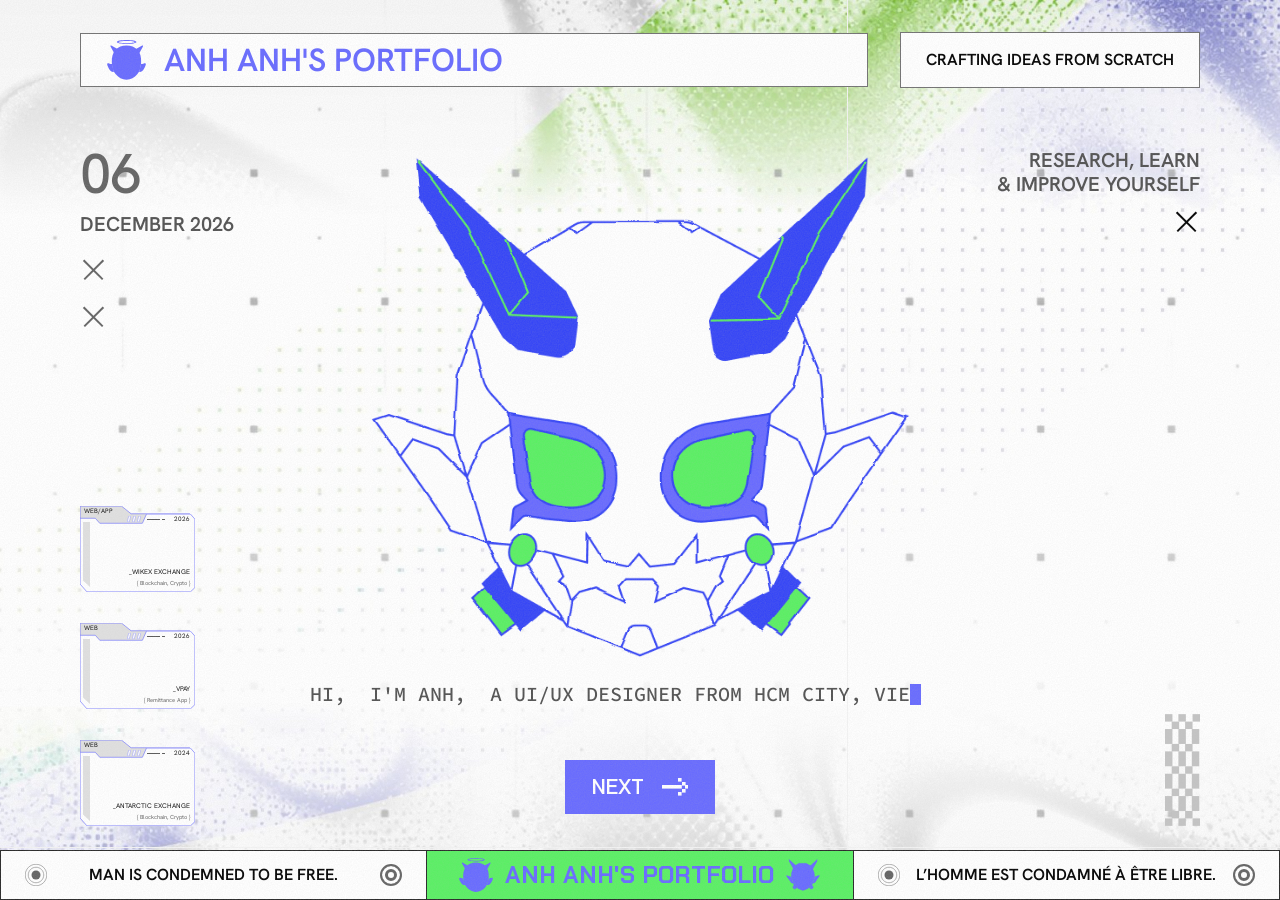
==== commit b7fc95dd: "Swap CapCut tool icon for Claude, clean index.html wrapper Co-Authored-By: Claude Opus 5.5 <noreply@" ====
--- a/index.html
+++ b/index.html
@@ -1,4 +1,3 @@
-<!doctype html><html><head><meta charset=utf8><meta name=viewport content="width=device-width,initial-scale=1"><style>:root{color-scheme:light}body{margin:0;padding:0;font:14px -apple-system,BlinkMacSystemFont,sans-serif;background:#fff;color:#000}img{max-width:100%}[hidden]:not([hidden=until-found i]){display:none!important}</style></head><body>
 <!doctype html>
 <html lang="en" data-theme="dark">
 <head>
@@ -242,7 +241,7 @@
             <li class="tool"><img class="tool__def" src="assets/tools/ai.svg" alt="Illustrator" width="44" height="44"><span class="tool__hov tool-arrow" aria-hidden="true"><img src="assets/tools/hover-3-polygon.svg" alt=""><i></i><i></i><i></i></span></li>
             <li class="tool"><img class="tool__def" src="assets/tools/id.svg" alt="InDesign" width="44" height="44"><img class="tool__hov tool__hov--4" src="assets/tools/hover-4.svg" alt="" width="36" height="42"></li>
             <li class="tool"><img class="tool__def" src="assets/tools/clip.svg" alt="Clip Studio Paint" width="44" height="44"><img class="tool__hov" src="assets/tools/hover-5.svg" alt="" width="44" height="44"></li>
-            <li class="tool"><img class="tool__def tool__def--capcut" src="assets/tools/capcut.svg" alt="CapCut" width="44" height="33"><img class="tool__hov tool__hov--6" src="assets/tools/hover-6.svg" alt="" width="44" height="44"></li>
+            <li class="tool"><img class="tool__def tool__def--claude" src="assets/tools/claude.svg" alt="Claude" width="40" height="40"><img class="tool__hov tool__hov--6" src="assets/tools/hover-6.svg" alt="" width="44" height="44"></li>
           </ul>
           <span class="corners corners--grey" aria-hidden="true"></span>
         </section>
@@ -406,5 +405,3 @@
   <script src="js/main.js"></script>
 </body>
 </html>
-
-</body></html>
--- a/css/style.css
+++ b/css/style.css
@@ -695,6 +695,7 @@
 .tool__def { width: 100%; height: 100%; }
 .tool__def--figma { width: auto; height: 93%; }
 .tool__def--capcut { width: 91%; height: auto; }
+.tool__def--claude { width: 91%; height: 91%; }
 /* Light mode hover: a single violet copy of the logo */
 .tool__mono {
   inset: 0;
